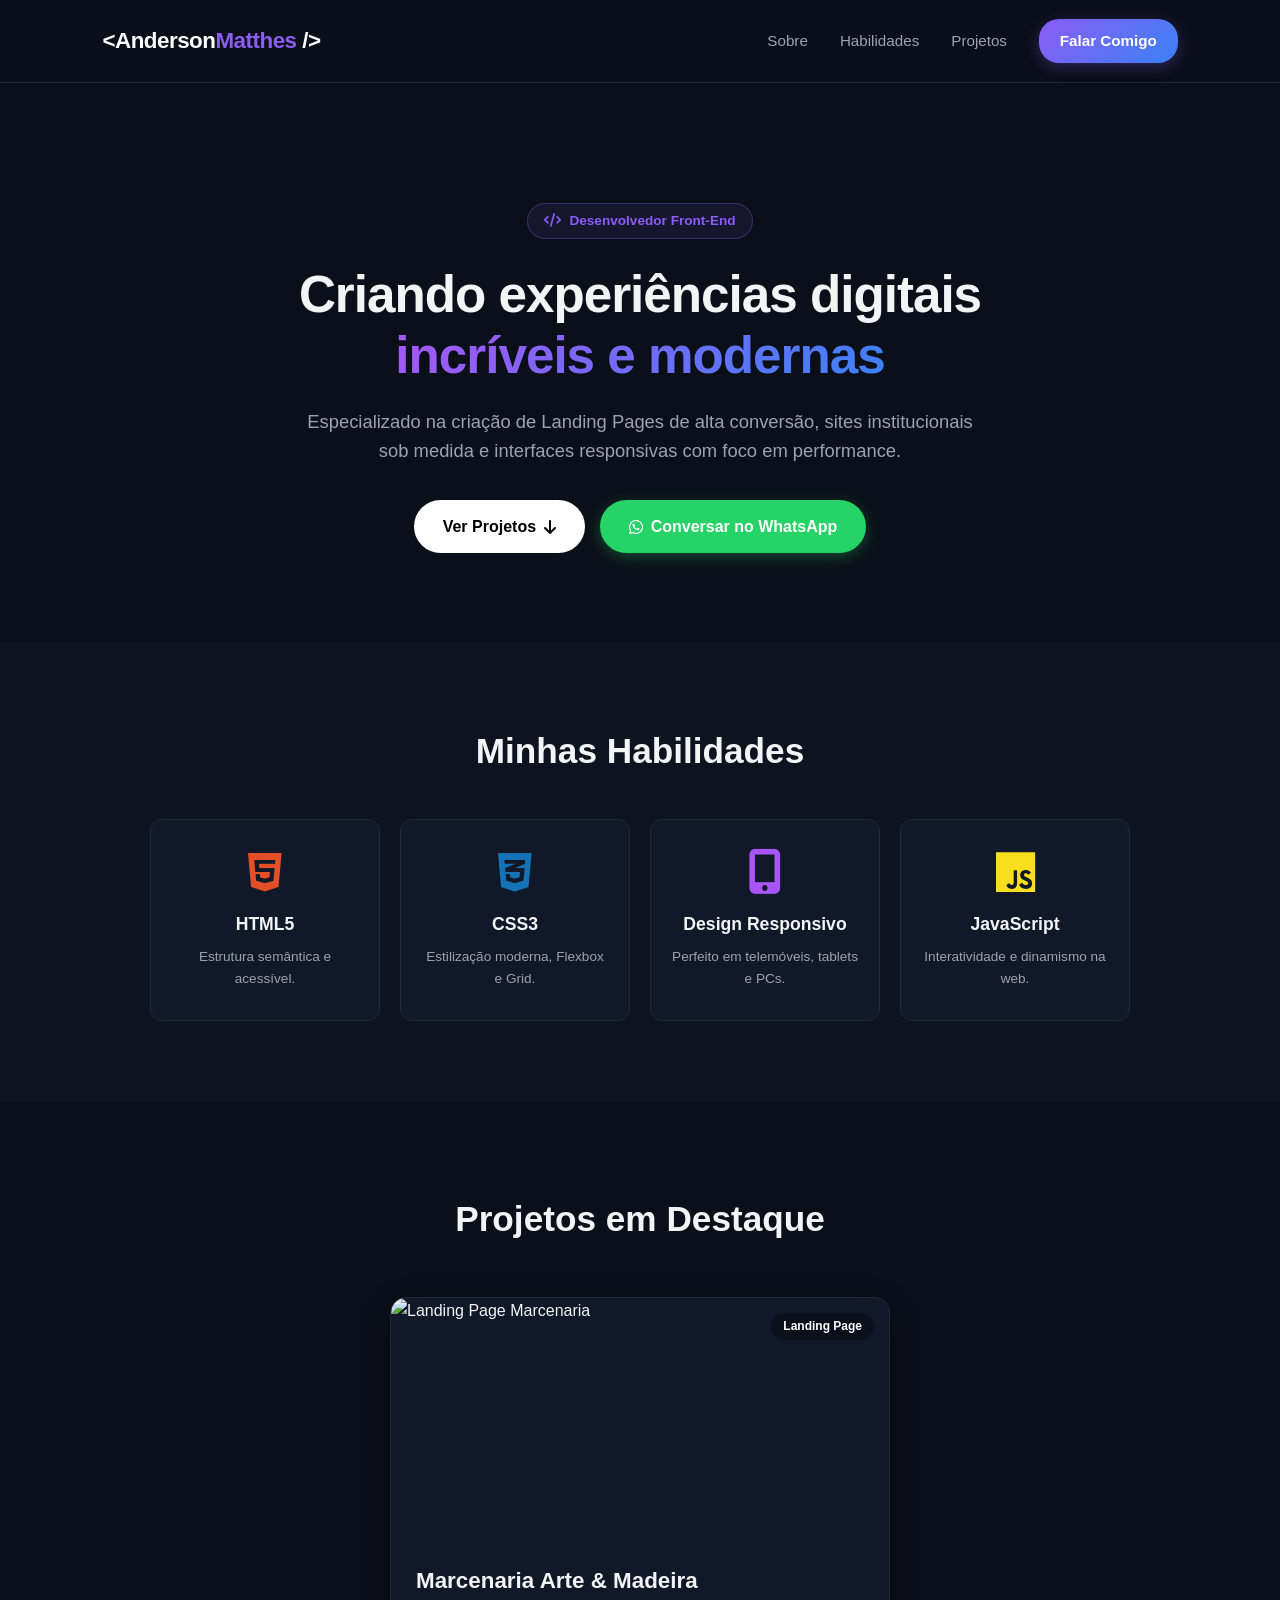
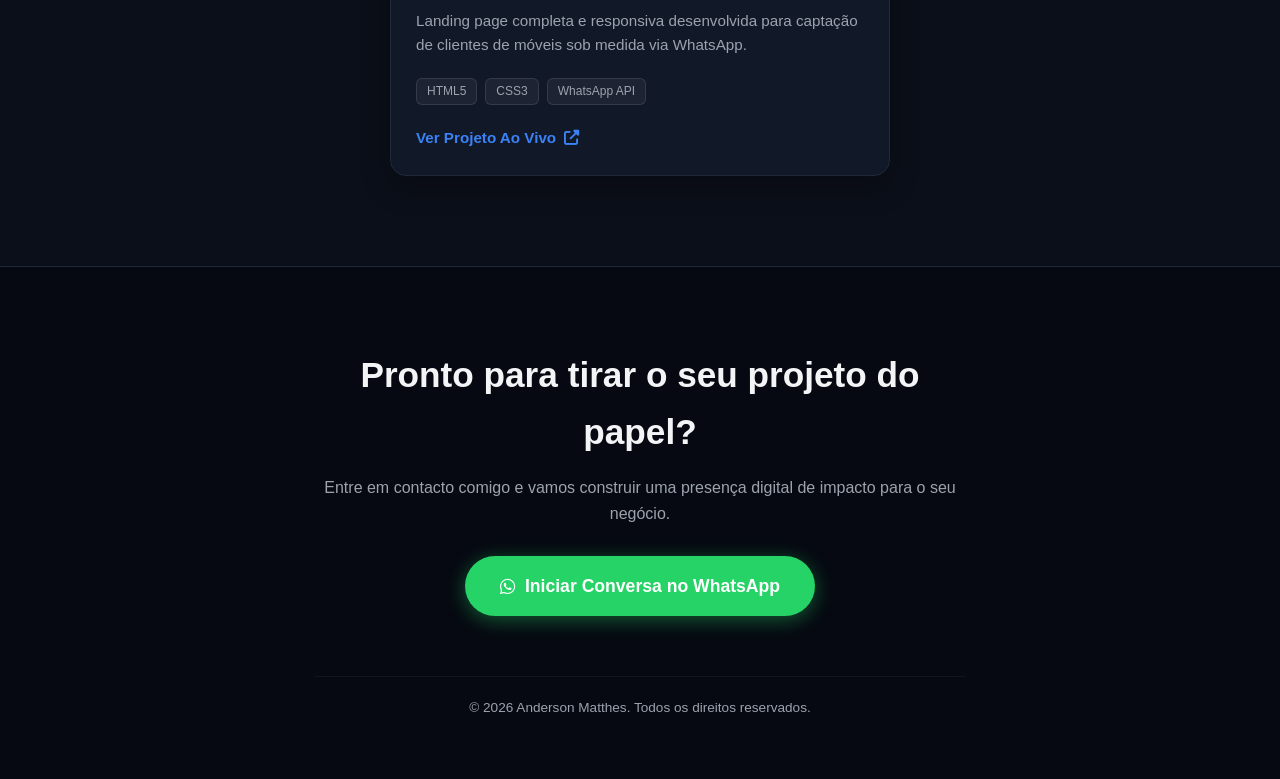
==== index.html @ 6e554a79 "Rename INDEX.HTML to index.html" ====
<!DOCTYPE html>
<html lang="pt-BR">
<head>
    <meta charset="UTF-8">
    <meta name="viewport" content="width=device-width, initial-scale=1.0">
    <title>Anderson Matthes | Desenvolvedor Front-End</title>
    <link rel="stylesheet" href="style.css">
    <!-- FontAwesome para Ícones -->
    <link rel="stylesheet" href="https://cdnjs.cloudflare.com/ajax/libs/font-awesome/6.4.0/css/all.min.css">
</head>
<body>

    <!-- Cabeçalho -->
    <header>
        <div class="logo">&lt;Anderson<span>Matthes</span> /&gt;</div>
        <nav>
            <a href="#about">Sobre</a>
            <a href="#skills">Habilidades</a>
            <a href="#projects">Projetos</a>
            <a href="#contact" class="btn-contact">Falar Comigo</a>
        </nav>
    </header>

    <!-- Seção Principal (Hero) -->
    <section id="about" class="hero">
        <div class="hero-badge"><i class="fa-solid fa-code"></i> Desenvolvedor Front-End</div>
        <h1>Criando experiências digitais <span class="gradient-text">incríveis e modernas</span></h1>
        <p>Especializado na criação de Landing Pages de alta conversão, sites institucionais sob medida e interfaces responsivas com foco em performance.</p>
        <div class="hero-btns">
            <a href="#projects" class="btn-primary">Ver Projetos <i class="fa-solid fa-arrow-down"></i></a>
            <a href="https://wa.me/5551999999999?text=Olá%20Anderson!%20Vi%20o%20teu%20portfólio%20e%20gostaria%20de%20orçar%20um%20site." target="_blank" class="btn-whatsapp">
                <i class="fa-brands fa-whatsapp"></i> Conversar no WhatsApp
            </a>
        </div>
    </section>

    <!-- Seção Habilidades / Tecnologias -->
    <section id="skills" class="skills">
        <h2>Minhas Habilidades</h2>
        <div class="skills-grid">
            <div class="skill-card">
                <i class="fa-brands fa-html5" style="color: #e34f26;"></i>
                <h3>HTML5</h3>
                <p>Estrutura semântica e acessível.</p>
            </div>
            <div class="skill-card">
                <i class="fa-brands fa-css3-alt" style="color: #1572b6;"></i>
                <h3>CSS3</h3>
                <p>Estilização moderna, Flexbox e Grid.</p>
            </div>
            <div class="skill-card">
                <i class="fa-solid fa-mobile-screen-button" style="color: #a855f7;"></i>
                <h3>Design Responsivo</h3>
                <p>Perfeito em telemóveis, tablets e PCs.</p>
            </div>
            <div class="skill-card">
                <i class="fa-brands fa-js" style="color: #f7df1e;"></i>
                <h3>JavaScript</h3>
                <p>Interatividade e dinamismo na web.</p>
            </div>
        </div>
    </section>

    <!-- Seção de Projetos -->
    <section id="projects" class="projects">
        <h2>Projetos em Destaque</h2>
        <div class="projects-grid">
            <div class="project-card">
                <div class="project-img">
                    <img src="https://images.unsplash.com/photo-1538688525198-9b88f6f53126?q=80&w=800" alt="Landing Page Marcenaria">
                    <span class="tag">Landing Page</span>
                </div>
                <div class="project-info">
                    <h3>Marcenaria Arte & Madeira</h3>
                    <p>Landing page completa e responsiva desenvolvida para captação de clientes de móveis sob medida via WhatsApp.</p>
                    <div class="tech-tags">
                        <span>HTML5</span>
                        <span>CSS3</span>
                        <span>WhatsApp API</span>
                    </div>
                    <a href="../SITE-MARCENARIA/index.html" target="_blank" class="btn-project">Ver Projeto Ao Vivo <i class="fa-solid fa-up-right-from-square"></i></a>
                </div>
            </div>
        </div>
    </section>

    <!-- Rodapé / Contato -->
    <footer id="contact">
        <div class="footer-container">
            <h2>Pronto para tirar o seu projeto do papel?</h2>
            <p>Entre em contacto comigo e vamos construir uma presença digital de impacto para o seu negócio.</p>
            <a href="https://wa.me/5551999999999?text=Olá%20Anderson!%20Gostaria%20de%20fazer%20um%20projeto%20contigo." target="_blank" class="btn-whatsapp-large">
                <i class="fa-brands fa-whatsapp"></i> Iniciar Conversa no WhatsApp
            </a>
            <div class="copyright">
                <p>&copy; 2026 Anderson Matthes. Todos os direitos reservados.</p>
            </div>
        </div>
    </footer>

</body>
</html>
---- style.css ----
/* Reset & Variáveis de Cor */
* {
    margin: 0;
    padding: 0;
    box-sizing: border-box;
    font-family: 'Inter', 'Segoe UI', Tahoma, Geneva, Verdana, sans-serif;
    scroll-behavior: smooth;
}

:root {
    --bg-main: #0b0f19;
    --bg-card: #111827;
    --bg-card-hover: #1f2937;
    --accent-purple: #8b5cf6;
    --accent-blue: #3b82f6;
    --text-light: #f3f4f6;
    --text-muted: #9ca3af;
    --border-color: #1f2937;
}

body {
    background-color: var(--bg-main);
    color: var(--text-light);
    line-height: 1.6;
}

/* Cabeçalho */
header {
    background-color: rgba(11, 15, 25, 0.85);
    backdrop-filter: blur(12px);
    display: flex;
    justify-content: space-between;
    align-items: center;
    padding: 1.2rem 8%;
    position: sticky;
    top: 0;
    z-index: 100;
    border-bottom: 1px solid var(--border-color);
}

.logo {
    font-size: 1.4rem;
    font-weight: 800;
    color: #fff;
    letter-spacing: -0.5px;
}

.logo span {
    color: var(--accent-purple);
}

nav {
    display: flex;
    align-items: center;
    gap: 2rem;
}

nav a {
    color: var(--text-muted);
    text-decoration: none;
    transition: color 0.3s;
    font-weight: 500;
    font-size: 0.95rem;
}

nav a:hover {
    color: #fff;
}

.btn-contact {
    background: linear-gradient(135deg, var(--accent-purple), var(--accent-blue));
    color: #fff !important;
    padding: 0.6rem 1.3rem;
    border-radius: 20px;
    font-weight: 600;
    box-shadow: 0 4px 15px rgba(139, 92, 246, 0.3);
    transition: transform 0.2s, box-shadow 0.2s;
}

.btn-contact:hover {
    transform: translateY(-2px);
    box-shadow: 0 6px 20px rgba(139, 92, 246, 0.5);
}

/* Hero Section */
.hero {
    text-align: center;
    padding: 120px 20px 90px 20px;
    max-width: 900px;
    margin: 0 auto;
}

.hero-badge {
    display: inline-flex;
    align-items: center;
    gap: 8px;
    background-color: rgba(139, 92, 246, 0.1);
    color: var(--accent-purple);
    border: 1px solid rgba(139, 92, 246, 0.3);
    padding: 6px 16px;
    border-radius: 30px;
    font-size: 0.85rem;
    font-weight: 600;
    margin-bottom: 25px;
}

.hero h1 {
    font-size: 3.2rem;
    font-weight: 800;
    line-height: 1.2;
    margin-bottom: 20px;
    letter-spacing: -1px;
}

.gradient-text {
    background: linear-gradient(135deg, #a855f7, #3b82f6);
    -webkit-background-clip: text;
    -webkit-text-fill-color: transparent;
}

.hero p {
    font-size: 1.15rem;
    color: var(--text-muted);
    margin-bottom: 35px;
    max-width: 700px;
    margin-left: auto;
    margin-right: auto;
}

.hero-btns {
    display: flex;
    justify-content: center;
    gap: 15px;
    flex-wrap: wrap;
}

.btn-primary {
    background-color: #fff;
    color: #000;
    padding: 0.85rem 1.8rem;
    border-radius: 30px;
    text-decoration: none;
    font-weight: 700;
    display: inline-flex;
    align-items: center;
    gap: 8px;
    transition: transform 0.2s;
}

.btn-primary:hover {
    transform: translateY(-2px);
}

.btn-whatsapp {
    background-color: #25d366;
    color: #fff;
    padding: 0.85rem 1.8rem;
    border-radius: 30px;
    text-decoration: none;
    font-weight: 700;
    display: inline-flex;
    align-items: center;
    gap: 8px;
    box-shadow: 0 4px 15px rgba(37, 211, 102, 0.3);
    transition: transform 0.2s, background-color 0.2s;
}

.btn-whatsapp:hover {
    background-color: #1eb954;
    transform: translateY(-2px);
}

/* Seção Habilidades */
.skills {
    padding: 80px 8%;
    background-color: #0e1320;
    text-align: center;
}

.skills h2 {
    font-size: 2.2rem;
    margin-bottom: 40px;
}

.skills-grid {
    display: flex;
    justify-content: center;
    gap: 20px;
    flex-wrap: wrap;
    max-width: 1100px;
    margin: 0 auto;
}

.skill-card {
    background: var(--bg-card);
    border: 1px solid var(--border-color);
    padding: 30px 20px;
    border-radius: 12px;
    width: 230px;
    text-align: center;
    transition: transform 0.3s, border-color 0.3s;
}

.skill-card:hover {
    transform: translateY(-5px);
    border-color: var(--accent-purple);
}

.skill-card i {
    font-size: 2.8rem;
    margin-bottom: 15px;
}

.skill-card h3 {
    font-size: 1.1rem;
    margin-bottom: 8px;
}

.skill-card p {
    font-size: 0.85rem;
    color: var(--text-muted);
}

/* Seção Projetos */
.projects {
    padding: 90px 8%;
    text-align: center;
}

.projects h2 {
    font-size: 2.2rem;
    margin-bottom: 50px;
}

.projects-grid {
    display: flex;
    justify-content: center;
    max-width: 900px;
    margin: 0 auto;
}

.project-card {
    background: var(--bg-card);
    border: 1px solid var(--border-color);
    border-radius: 16px;
    overflow: hidden;
    display: flex;
    flex-direction: column;
    max-width: 500px;
    text-align: left;
    box-shadow: 0 10px 30px rgba(0,0,0,0.3);
    transition: transform 0.3s, border-color 0.3s;
}

.project-card:hover {
    transform: translateY(-8px);
    border-color: var(--accent-purple);
}

.project-img {
    position: relative;
    height: 240px;
    overflow: hidden;
}

.project-img img {
    width: 100%;
    height: 100%;
    object-fit: cover;
    transition: transform 0.4s;
}

.project-card:hover .project-img img {
    transform: scale(1.05);
}

.project-img .tag {
    position: absolute;
    top: 15px;
    right: 15px;
    background-color: rgba(11, 15, 25, 0.8);
    backdrop-filter: blur(8px);
    color: #fff;
    padding: 4px 12px;
    border-radius: 20px;
    font-size: 0.75rem;
    font-weight: 600;
}

.project-info {
    padding: 25px;
}

.project-info h3 {
    font-size: 1.4rem;
    margin-bottom: 10px;
}

.project-info p {
    color: var(--text-muted);
    font-size: 0.95rem;
    margin-bottom: 20px;
}

.tech-tags {
    display: flex;
    gap: 8px;
    margin-bottom: 20px;
}

.tech-tags span {
    background-color: rgba(255, 255, 255, 0.05);
    border: 1px solid rgba(255, 255, 255, 0.1);
    color: var(--text-muted);
    padding: 3px 10px;
    border-radius: 6px;
    font-size: 0.75rem;
}

.btn-project {
    display: inline-flex;
    align-items: center;
    gap: 8px;
    color: var(--accent-blue);
    text-decoration: none;
    font-weight: 700;
    font-size: 0.95rem;
    transition: gap 0.2s;
}

.btn-project:hover {
    gap: 12px;
    color: var(--accent-purple);
}

/* Rodapé */
footer {
    background-color: #060911;
    border-top: 1px solid var(--border-color);
    padding: 80px 20px 30px 20px;
    text-align: center;
}

.footer-container {
    max-width: 650px;
    margin: 0 auto;
}

.footer-container h2 {
    font-size: 2.2rem;
    margin-bottom: 15px;
}

.footer-container p {
    color: var(--text-muted);
    margin-bottom: 30px;
}

.btn-whatsapp-large {
    background-color: #25d366;
    color: #fff;
    padding: 1rem 2.2rem;
    border-radius: 35px;
    text-decoration: none;
    font-weight: 700;
    font-size: 1.1rem;
    display: inline-flex;
    align-items: center;
    gap: 10px;
    box-shadow: 0 4px 20px rgba(37, 211, 102, 0.4);
    transition: transform 0.2s, background-color 0.2s;
}

.btn-whatsapp-large:hover {
    background-color: #1eb954;
    transform: scale(1.05);
}

.copyright {
    margin-top: 60px;
    padding-top: 20px;
    border-top: 1px solid rgba(255, 255, 255, 0.05);
    font-size: 0.85rem;
    color: #6b7280;
}

/* Responsividade */
@media (max-width: 768px) {
    .hero h1 {
        font-size: 2.2rem;
    }
    
    header {
        flex-direction: column;
        gap: 15px;
    }
}
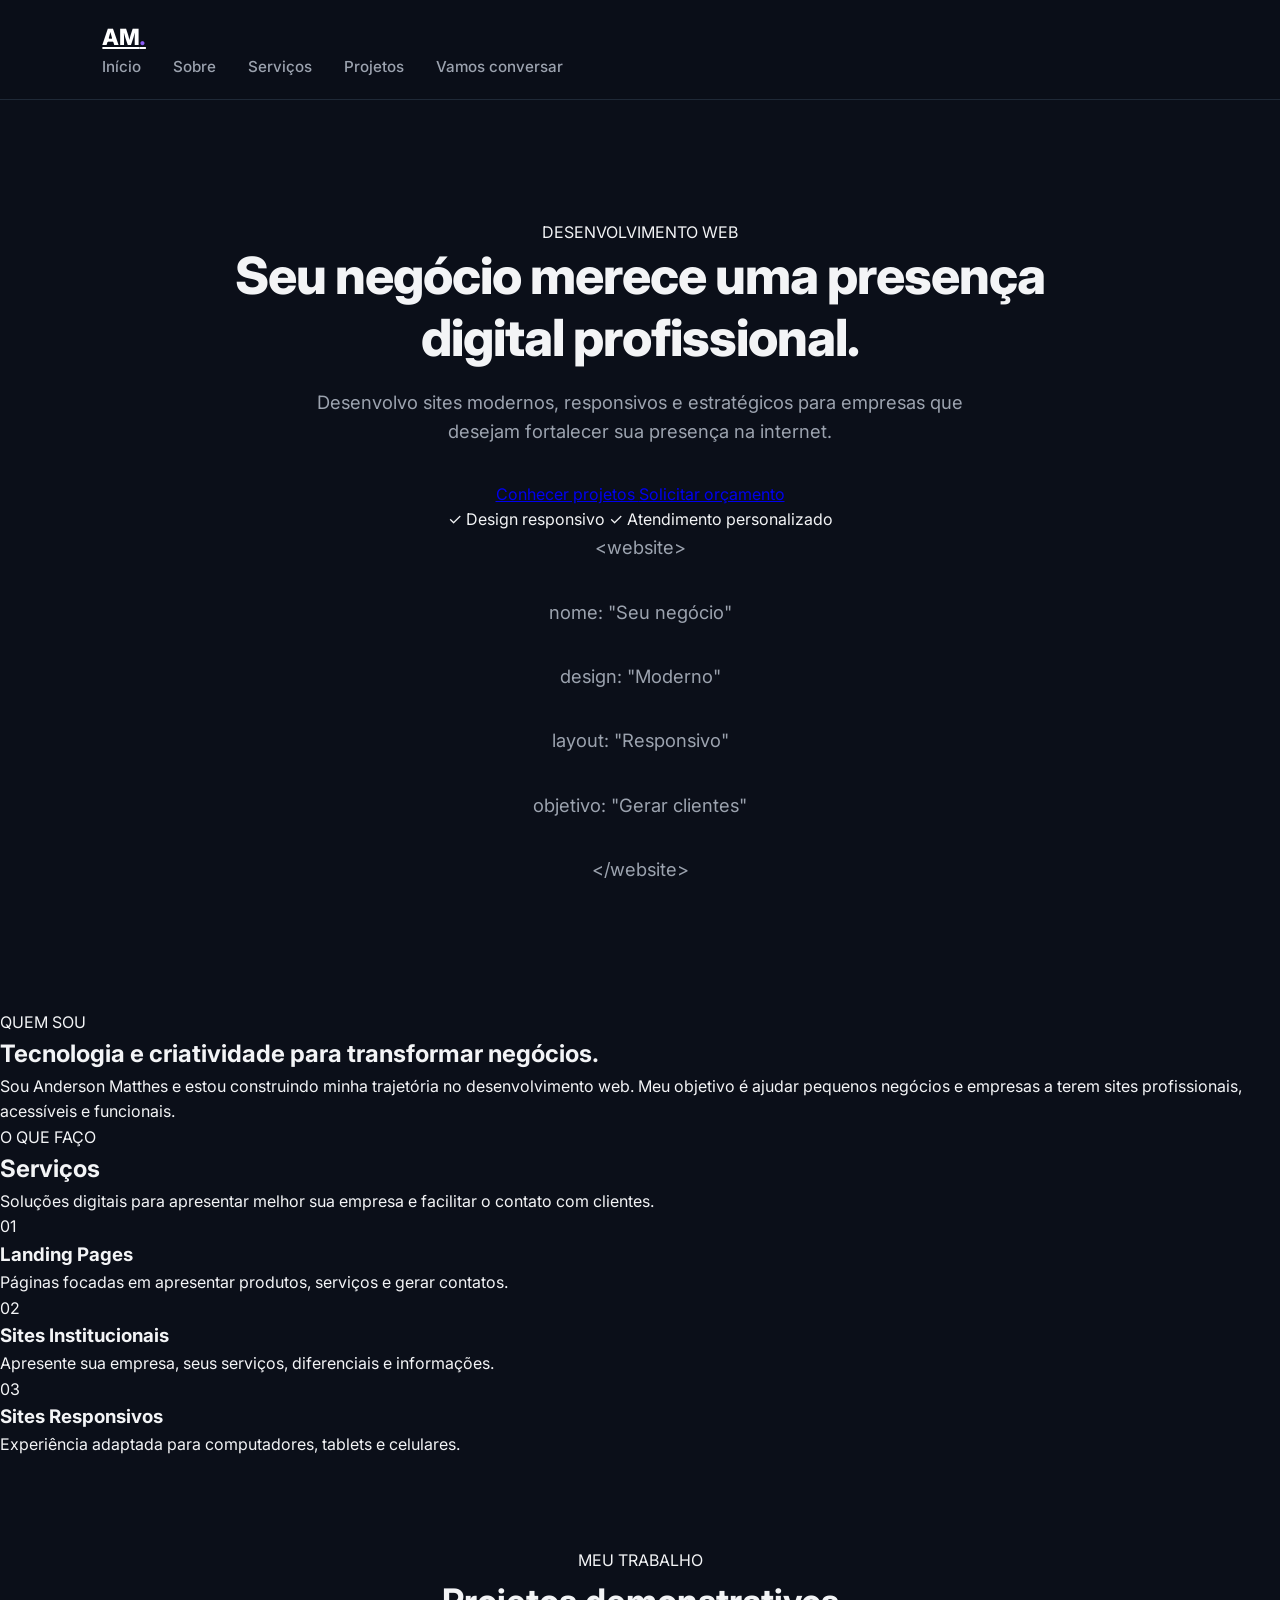
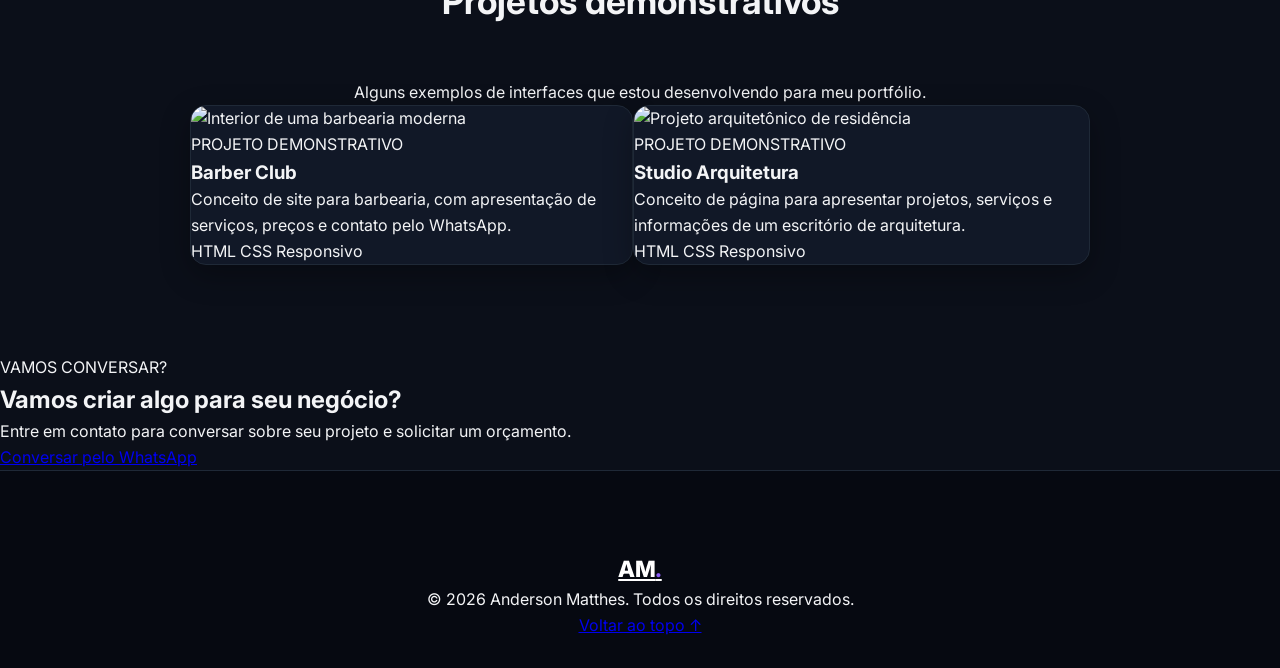
==== commit fe042553: "Update index.html" ====
--- a/index.html
+++ b/index.html
@@ -1,100 +1,316 @@
+
 <!DOCTYPE html>
 <html lang="pt-BR">
 <head>
     <meta charset="UTF-8">
     <meta name="viewport" content="width=device-width, initial-scale=1.0">
-    <title>Anderson Matthes | Desenvolvedor Front-End</title>
+
+    <meta name="description" content="Anderson Matthes - Desenvolvimento de sites modernos, responsivos e profissionais para empresas e pequenos negócios.">
+
+    <meta name="theme-color" content="#0b0d12">
+
+    <title>Anderson Matthes | Criação de Sites</title>
+
+    <link rel="preconnect" href="https://fonts.googleapis.com">
+    <link rel="preconnect" href="https://fonts.gstatic.com" crossorigin>
+
+    <link href="https://fonts.googleapis.com/css2?family=Inter:wght@400;500;600;700;800&display=swap" rel="stylesheet">
+
     <link rel="stylesheet" href="style.css">
-    <!-- FontAwesome para Ícones -->
-    <link rel="stylesheet" href="https://cdnjs.cloudflare.com/ajax/libs/font-awesome/6.4.0/css/all.min.css">
 </head>
+
 <body>
 
-    <!-- Cabeçalho -->
-    <header>
-        <div class="logo">&lt;Anderson<span>Matthes</span> /&gt;</div>
-        <nav>
-            <a href="#about">Sobre</a>
-            <a href="#skills">Habilidades</a>
-            <a href="#projects">Projetos</a>
-            <a href="#contact" class="btn-contact">Falar Comigo</a>
-        </nav>
+    <header class="header">
+        <div class="container header-content">
+
+            <a href="#inicio" class="logo">
+                AM<span>.</span>
+            </a>
+
+            <nav class="navigation" aria-label="Navegação principal">
+                <a href="#inicio">Início</a>
+                <a href="#sobre">Sobre</a>
+                <a href="#servicos">Serviços</a>
+                <a href="#projetos">Projetos</a>
+                <a href="#contato" class="nav-button">Vamos conversar</a>
+            </nav>
+
+        </div>
     </header>
 
-    <!-- Seção Principal (Hero) -->
-    <section id="about" class="hero">
-        <div class="hero-badge"><i class="fa-solid fa-code"></i> Desenvolvedor Front-End</div>
-        <h1>Criando experiências digitais <span class="gradient-text">incríveis e modernas</span></h1>
-        <p>Especializado na criação de Landing Pages de alta conversão, sites institucionais sob medida e interfaces responsivas com foco em performance.</p>
-        <div class="hero-btns">
-            <a href="#projects" class="btn-primary">Ver Projetos <i class="fa-solid fa-arrow-down"></i></a>
-            <a href="https://wa.me/5551999999999?text=Olá%20Anderson!%20Vi%20o%20teu%20portfólio%20e%20gostaria%20de%20orçar%20um%20site." target="_blank" class="btn-whatsapp">
-                <i class="fa-brands fa-whatsapp"></i> Conversar no WhatsApp
-            </a>
-        </div>
-    </section>
-
-    <!-- Seção Habilidades / Tecnologias -->
-    <section id="skills" class="skills">
-        <h2>Minhas Habilidades</h2>
-        <div class="skills-grid">
-            <div class="skill-card">
-                <i class="fa-brands fa-html5" style="color: #e34f26;"></i>
-                <h3>HTML5</h3>
-                <p>Estrutura semântica e acessível.</p>
-            </div>
-            <div class="skill-card">
-                <i class="fa-brands fa-css3-alt" style="color: #1572b6;"></i>
-                <h3>CSS3</h3>
-                <p>Estilização moderna, Flexbox e Grid.</p>
-            </div>
-            <div class="skill-card">
-                <i class="fa-solid fa-mobile-screen-button" style="color: #a855f7;"></i>
-                <h3>Design Responsivo</h3>
-                <p>Perfeito em telemóveis, tablets e PCs.</p>
-            </div>
-            <div class="skill-card">
-                <i class="fa-brands fa-js" style="color: #f7df1e;"></i>
-                <h3>JavaScript</h3>
-                <p>Interatividade e dinamismo na web.</p>
-            </div>
-        </div>
-    </section>
-
-    <!-- Seção de Projetos -->
-    <section id="projects" class="projects">
-        <h2>Projetos em Destaque</h2>
-        <div class="projects-grid">
-            <div class="project-card">
-                <div class="project-img">
-                    <img src="https://images.unsplash.com/photo-1538688525198-9b88f6f53126?q=80&w=800" alt="Landing Page Marcenaria">
-                    <span class="tag">Landing Page</span>
+    <main>
+
+        <section class="hero" id="inicio">
+            <div class="container hero-content">
+
+                <div class="hero-text">
+
+                    <span class="tag">
+                        DESENVOLVIMENTO WEB
+                    </span>
+
+                    <h1>
+                        Seu negócio merece uma
+                        <span>presença digital profissional.</span>
+                    </h1>
+
+                    <p>
+                        Desenvolvo sites modernos, responsivos e
+                        estratégicos para empresas que desejam
+                        fortalecer sua presença na internet.
+                    </p>
+
+                    <div class="hero-buttons">
+
+                        <a href="#projetos" class="button button-primary">
+                            Conhecer projetos
+                        </a>
+
+                        <a href="#contato" class="button button-secondary">
+                            Solicitar orçamento
+                        </a>
+
+                    </div>
+
+                    <div class="hero-info">
+                        <span>✓ Design responsivo</span>
+                        <span>✓ Atendimento personalizado</span>
+                    </div>
+
                 </div>
-                <div class="project-info">
-                    <h3>Marcenaria Arte & Madeira</h3>
-                    <p>Landing page completa e responsiva desenvolvida para captação de clientes de móveis sob medida via WhatsApp.</p>
-                    <div class="tech-tags">
-                        <span>HTML5</span>
-                        <span>CSS3</span>
-                        <span>WhatsApp API</span>
+
+                <div class="hero-card">
+                    <div class="code-window">
+
+                        <div class="window-header">
+                            <span></span>
+                            <span></span>
+                            <span></span>
+                        </div>
+
+                        <div class="code-content">
+                            <p class="code-purple">&lt;website&gt;</p>
+
+                            <p>
+                                <span class="code-blue">nome:</span>
+                                "Seu negócio"
+                            </p>
+
+                            <p>
+                                <span class="code-blue">design:</span>
+                                "Moderno"
+                            </p>
+
+                            <p>
+                                <span class="code-blue">layout:</span>
+                                "Responsivo"
+                            </p>
+
+                            <p>
+                                <span class="code-blue">objetivo:</span>
+                                "Gerar clientes"
+                            </p>
+
+                            <p class="code-purple">&lt;/website&gt;</p>
+                        </div>
+
                     </div>
-                    <a href="../SITE-MARCENARIA/index.html" target="_blank" class="btn-project">Ver Projeto Ao Vivo <i class="fa-solid fa-up-right-from-square"></i></a>
                 </div>
-            </div>
-        </div>
-    </section>
-
-    <!-- Rodapé / Contato -->
-    <footer id="contact">
-        <div class="footer-container">
-            <h2>Pronto para tirar o seu projeto do papel?</h2>
-            <p>Entre em contacto comigo e vamos construir uma presença digital de impacto para o seu negócio.</p>
-            <a href="https://wa.me/5551999999999?text=Olá%20Anderson!%20Gostaria%20de%20fazer%20um%20projeto%20contigo." target="_blank" class="btn-whatsapp-large">
-                <i class="fa-brands fa-whatsapp"></i> Iniciar Conversa no WhatsApp
-            </a>
-            <div class="copyright">
-                <p>&copy; 2026 Anderson Matthes. Todos os direitos reservados.</p>
-            </div>
+
+            </div>
+        </section>
+
+        <section class="about section" id="sobre">
+            <div class="container">
+
+                <span class="section-label">QUEM SOU</span>
+
+                <h2>
+                    Tecnologia e criatividade
+                    para transformar negócios.
+                </h2>
+
+                <p class="section-description">
+                    Sou Anderson Matthes e estou construindo minha
+                    trajetória no desenvolvimento web. Meu objetivo
+                    é ajudar pequenos negócios e empresas a terem
+                    sites profissionais, acessíveis e funcionais.
+                </p>
+
+            </div>
+        </section>
+
+        <section class="services section" id="servicos">
+            <div class="container">
+
+                <span class="section-label">O QUE FAÇO</span>
+
+                <h2>Serviços</h2>
+
+                <p class="section-description">
+                    Soluções digitais para apresentar melhor
+                    sua empresa e facilitar o contato com clientes.
+                </p>
+
+                <div class="services-grid">
+
+                    <article class="service-card">
+                        <div class="service-icon">01</div>
+                        <h3>Landing Pages</h3>
+                        <p>
+                            Páginas focadas em apresentar produtos,
+                            serviços e gerar contatos.
+                        </p>
+                    </article>
+
+                    <article class="service-card">
+                        <div class="service-icon">02</div>
+                        <h3>Sites Institucionais</h3>
+                        <p>
+                            Apresente sua empresa, seus serviços,
+                            diferenciais e informações.
+                        </p>
+                    </article>
+
+                    <article class="service-card">
+                        <div class="service-icon">03</div>
+                        <h3>Sites Responsivos</h3>
+                        <p>
+                            Experiência adaptada para computadores,
+                            tablets e celulares.
+                        </p>
+                    </article>
+
+                </div>
+
+            </div>
+        </section>
+
+        <section class="projects section" id="projetos">
+            <div class="container">
+
+                <span class="section-label">MEU TRABALHO</span>
+
+                <h2>Projetos demonstrativos</h2>
+
+                <p class="section-description">
+                    Alguns exemplos de interfaces que estou
+                    desenvolvendo para meu portfólio.
+                </p>
+
+                <div class="projects-grid">
+
+                    <article class="project-card">
+
+                        <img
+                            src="https://images.unsplash.com/photo-1503951914875-452162b0f3f1?auto=format&fit=crop&w=1000&q=85"
+                            alt="Interior de uma barbearia moderna"
+                            loading="lazy"
+                        >
+
+                        <div class="project-content">
+
+                            <span class="project-type">
+                                PROJETO DEMONSTRATIVO
+                            </span>
+
+                            <h3>Barber Club</h3>
+
+                            <p>
+                                Conceito de site para barbearia,
+                                com apresentação de serviços,
+                                preços e contato pelo WhatsApp.
+                            </p>
+
+                            <div class="project-tags">
+                                <span>HTML</span>
+                                <span>CSS</span>
+                                <span>Responsivo</span>
+                            </div>
+
+                        </div>
+
+                    </article>
+
+                    <article class="project-card">
+
+                        <img
+                            src="https://images.unsplash.com/photo-1600585154340-be6161a56a0c?auto=format&fit=crop&w=1000&q=85"
+                            alt="Projeto arquitetônico de residência"
+                            loading="lazy"
+                        >
+
+                        <div class="project-content">
+
+                            <span class="project-type">
+                                PROJETO DEMONSTRATIVO
+                            </span>
+
+                            <h3>Studio Arquitetura</h3>
+
+                            <p>
+                                Conceito de página para apresentar
+                                projetos, serviços e informações
+                                de um escritório de arquitetura.
+                            </p>
+
+                            <div class="project-tags">
+                                <span>HTML</span>
+                                <span>CSS</span>
+                                <span>Responsivo</span>
+                            </div>
+
+                        </div>
+
+                    </article>
+
+                </div>
+
+            </div>
+        </section>
+
+        <section class="contact section" id="contato">
+            <div class="container contact-content">
+
+                <span class="section-label">VAMOS CONVERSAR?</span>
+
+                <h2>
+                    Vamos criar algo
+                    <span>para seu negócio?</span>
+                </h2>
+
+                <p>
+                    Entre em contato para conversar sobre
+                    seu projeto e solicitar um orçamento.
+                </p>
+
+                <a
+                    href="https://wa.me/5551999999999?text=Olá!%20Gostaria%20de%20solicitar%20um%20orçamento%20para%20um%20site."
+                    class="button button-primary"
+                    target="_blank"
+                    rel="noopener noreferrer"
+                >
+                    Conversar pelo WhatsApp
+                </a>
+
+            </div>
+        </section>
+
+    </main>
+
+    <footer class="footer">
+        <div class="container footer-content">
+
+            <a href="#inicio" class="logo">AM<span>.</span></a>
+
+            <p>
+                © 2026 Anderson Matthes.
+                Todos os direitos reservados.
+            </p>
+
+            <a href="#inicio">Voltar ao topo ↑</a>
+
         </div>
     </footer>
 
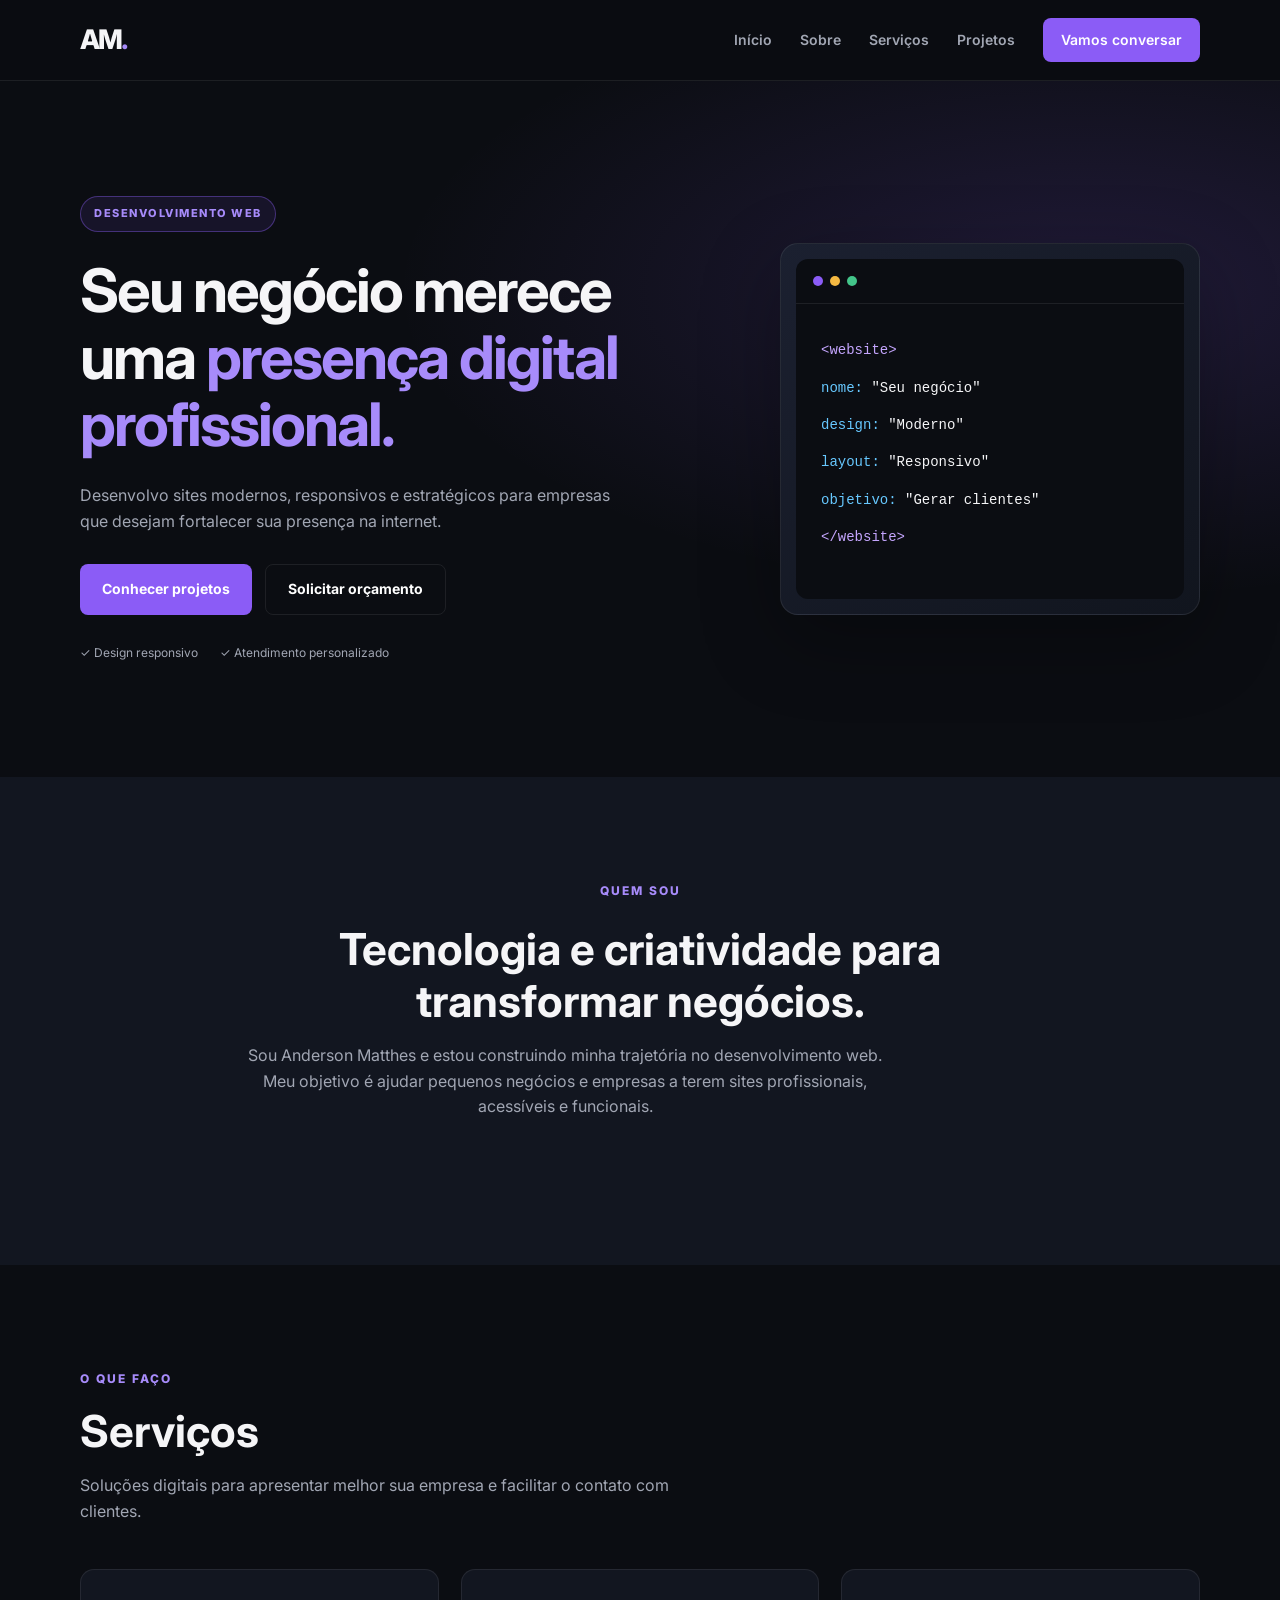
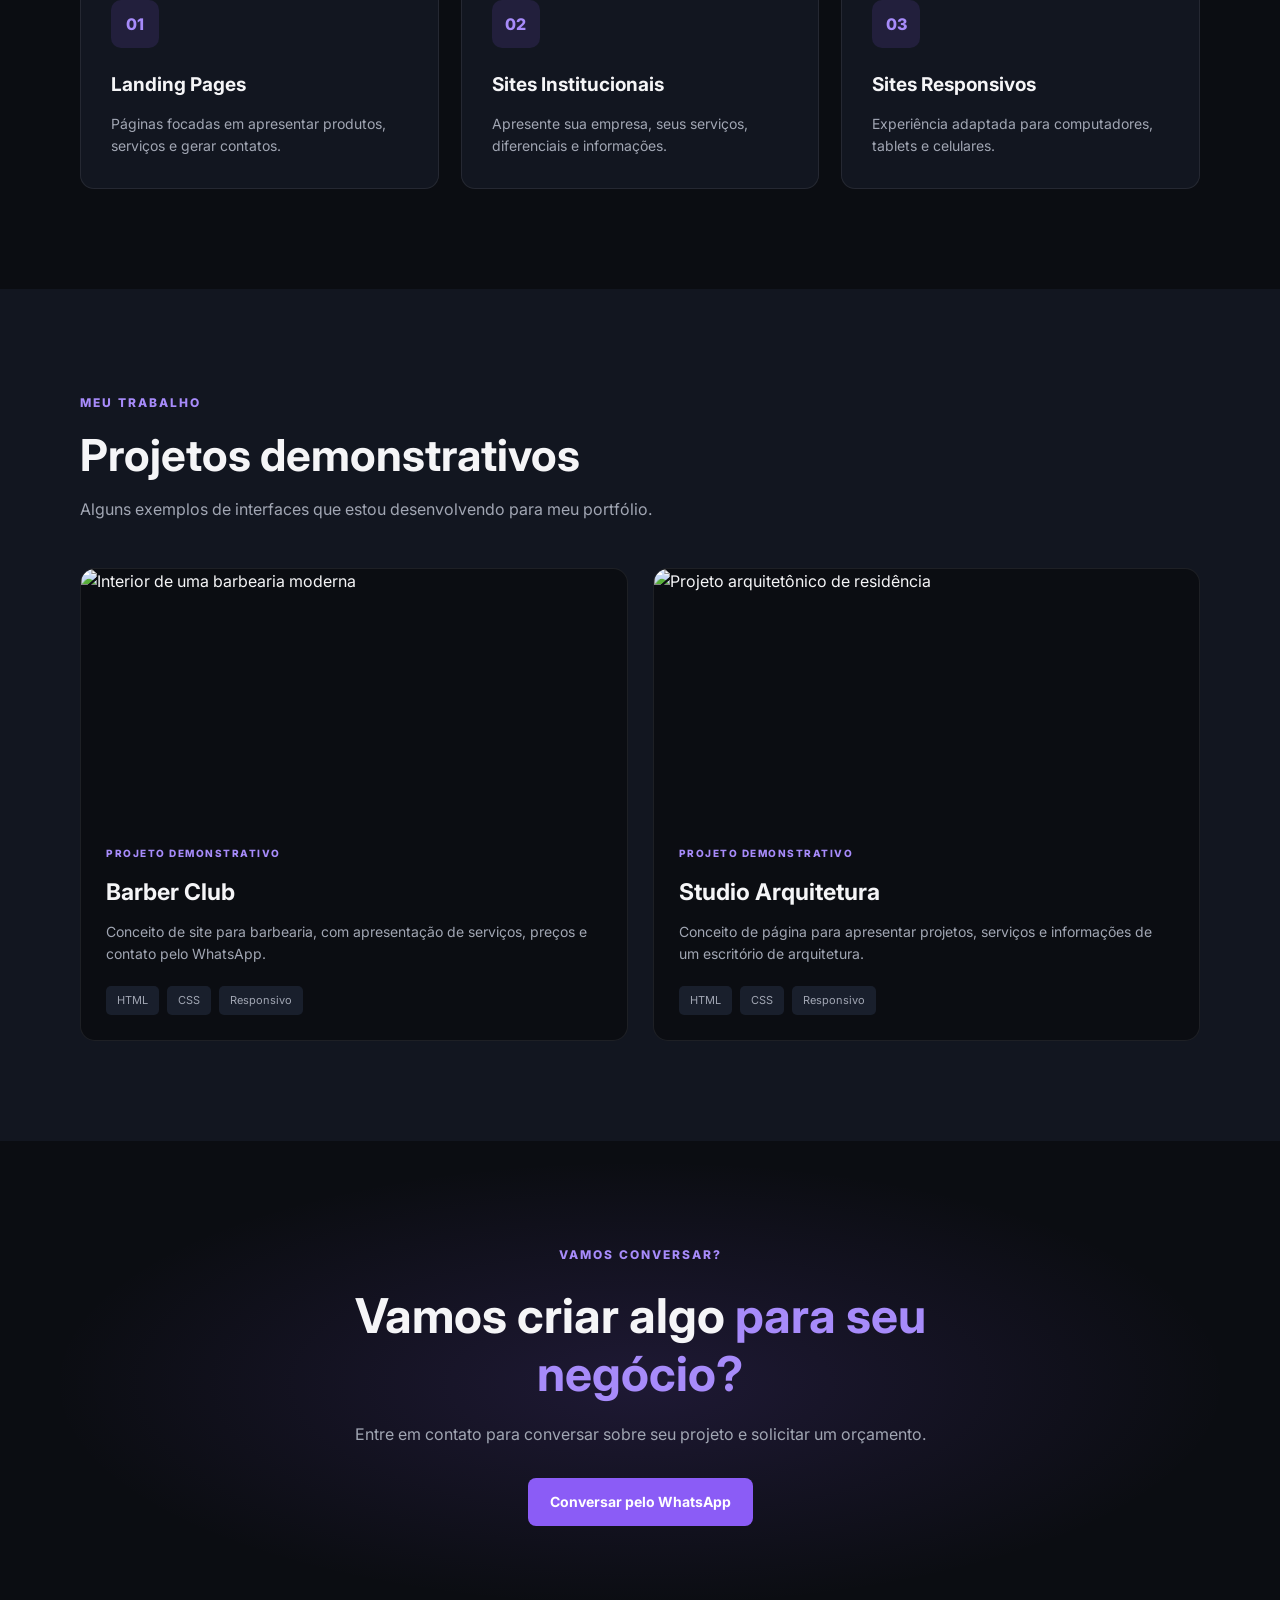
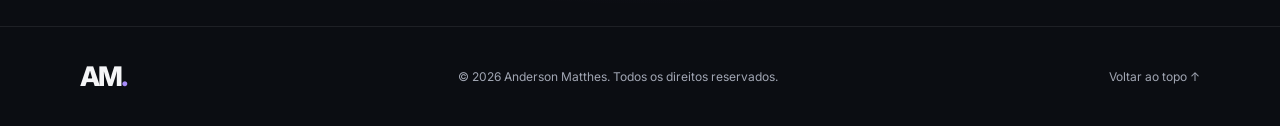
==== commit 0e4ccd0b: "Update index.html" ====
--- a/index.html
+++ b/index.html
@@ -286,7 +286,7 @@
                 </p>
 
                 <a
-                    href="https://wa.me/5551999999999?text=Olá!%20Gostaria%20de%20solicitar%20um%20orçamento%20para%20um%20site."
+                    href="https://wa.me/5551981383573?text=Olá!%20Gostaria%20de%20solicitar%20um%20orçamento%20para%20um%20site."
                     class="button button-primary"
                     target="_blank"
                     rel="noopener noreferrer"
--- a/style.css
+++ b/style.css
@@ -1,397 +1,560 @@
-/* Reset & Variáveis de Cor */
+
+/* =========================
+   CONFIGURAÇÕES GERAIS
+========================= */
+
+:root {
+    --background: #0b0d12;
+    --surface: #121620;
+    --surface-light: #191f2c;
+    --primary: #8b5cf6;
+    --primary-light: #a78bfa;
+    --text: #f5f5f7;
+    --text-muted: #a1a6b3;
+    --border: rgba(255, 255, 255, 0.08);
+}
+
 * {
     margin: 0;
     padding: 0;
     box-sizing: border-box;
-    font-family: 'Inter', 'Segoe UI', Tahoma, Geneva, Verdana, sans-serif;
+}
+
+html {
     scroll-behavior: smooth;
-}
-
-:root {
-    --bg-main: #0b0f19;
-    --bg-card: #111827;
-    --bg-card-hover: #1f2937;
-    --accent-purple: #8b5cf6;
-    --accent-blue: #3b82f6;
-    --text-light: #f3f4f6;
-    --text-muted: #9ca3af;
-    --border-color: #1f2937;
+    scroll-padding-top: 90px;
 }
 
 body {
-    background-color: var(--bg-main);
-    color: var(--text-light);
+    background: var(--background);
+    color: var(--text);
+    font-family: 'Inter', sans-serif;
     line-height: 1.6;
 }
 
-/* Cabeçalho */
-header {
-    background-color: rgba(11, 15, 25, 0.85);
-    backdrop-filter: blur(12px);
-    display: flex;
-    justify-content: space-between;
-    align-items: center;
-    padding: 1.2rem 8%;
+a {
+    color: inherit;
+    text-decoration: none;
+}
+
+img {
+    display: block;
+    max-width: 100%;
+}
+
+.container {
+    width: min(1120px, 90%);
+    margin: 0 auto;
+}
+
+.section {
+    padding: 100px 0;
+}
+
+.section-label {
+    color: var(--primary-light);
+    font-size: 12px;
+    font-weight: 800;
+    letter-spacing: 2px;
+}
+
+.section h2 {
+    font-size: clamp(30px, 4vw, 44px);
+    line-height: 1.2;
+    margin: 15px 0;
+}
+
+.section-description {
+    max-width: 650px;
+    color: var(--text-muted);
+    margin-bottom: 45px;
+}
+
+/* =========================
+   CABEÇALHO
+========================= */
+
+.header {
     position: sticky;
     top: 0;
     z-index: 100;
-    border-bottom: 1px solid var(--border-color);
+    background: rgba(11, 13, 18, 0.94);
+    backdrop-filter: blur(15px);
+    border-bottom: 1px solid var(--border);
+}
+
+.header-content {
+    min-height: 80px;
+    display: flex;
+    align-items: center;
+    justify-content: space-between;
+    gap: 25px;
 }
 
 .logo {
-    font-size: 1.4rem;
+    font-size: 27px;
     font-weight: 800;
-    color: #fff;
-    letter-spacing: -0.5px;
+    letter-spacing: -2px;
 }
 
 .logo span {
-    color: var(--accent-purple);
-}
-
-nav {
+    color: var(--primary-light);
+}
+
+.navigation {
     display: flex;
     align-items: center;
-    gap: 2rem;
-}
-
-nav a {
-    color: var(--text-muted);
-    text-decoration: none;
-    transition: color 0.3s;
-    font-weight: 500;
-    font-size: 0.95rem;
-}
-
-nav a:hover {
-    color: #fff;
-}
-
-.btn-contact {
-    background: linear-gradient(135deg, var(--accent-purple), var(--accent-blue));
-    color: #fff !important;
-    padding: 0.6rem 1.3rem;
-    border-radius: 20px;
+    gap: 28px;
+}
+
+.navigation a {
+    color: var(--text-muted);
+    font-size: 14px;
     font-weight: 600;
-    box-shadow: 0 4px 15px rgba(139, 92, 246, 0.3);
-    transition: transform 0.2s, box-shadow 0.2s;
-}
-
-.btn-contact:hover {
-    transform: translateY(-2px);
-    box-shadow: 0 6px 20px rgba(139, 92, 246, 0.5);
-}
-
-/* Hero Section */
+    transition: color 0.2s;
+}
+
+.navigation a:hover {
+    color: var(--primary-light);
+}
+
+.navigation .nav-button {
+    color: white;
+    background: var(--primary);
+    padding: 11px 18px;
+    border-radius: 8px;
+}
+
+/* =========================
+   BOTÕES
+========================= */
+
+.button {
+    display: inline-flex;
+    justify-content: center;
+    align-items: center;
+    min-height: 48px;
+    padding: 13px 22px;
+    border-radius: 8px;
+    font-size: 14px;
+    font-weight: 700;
+    transition: transform 0.2s, background 0.2s;
+}
+
+.button:hover {
+    transform: translateY(-3px);
+}
+
+.button-primary {
+    background: var(--primary);
+    color: white;
+}
+
+.button-primary:hover {
+    background: #7543e8;
+}
+
+.button-secondary {
+    border: 1px solid var(--border);
+    color: white;
+}
+
+/* =========================
+   INÍCIO
+========================= */
+
 .hero {
+    padding: 115px 0;
+    background:
+        radial-gradient(
+            ellipse at 85% 30%,
+            rgba(139, 92, 246, 0.17),
+            transparent 45%
+        );
+}
+
+.hero-content {
+    display: grid;
+    grid-template-columns: 1.2fr 0.8fr;
+    align-items: center;
+    gap: 70px;
+}
+
+.tag {
+    display: inline-block;
+    color: var(--primary-light);
+    border: 1px solid rgba(139, 92, 246, 0.4);
+    background: rgba(139, 92, 246, 0.1);
+    padding: 8px 13px;
+    border-radius: 30px;
+    font-size: 11px;
+    font-weight: 800;
+    letter-spacing: 1.5px;
+}
+
+.hero h1 {
+    font-size: clamp(38px, 5vw, 60px);
+    line-height: 1.12;
+    letter-spacing: -2px;
+    margin: 25px 0;
+}
+
+.hero h1 span,
+.contact h2 span {
+    color: var(--primary-light);
+}
+
+.hero-text > p {
+    color: var(--text-muted);
+    max-width: 560px;
+    margin-bottom: 30px;
+}
+
+.hero-buttons {
+    display: flex;
+    flex-wrap: wrap;
+    gap: 13px;
+}
+
+.hero-info {
+    display: flex;
+    flex-wrap: wrap;
+    gap: 22px;
+    margin-top: 28px;
+    color: var(--text-muted);
+    font-size: 12px;
+}
+
+/* =========================
+   JANELA DE CÓDIGO
+========================= */
+
+.hero-card {
+    background: linear-gradient(
+        145deg,
+        #1b2030,
+        #11151e
+    );
+    border: 1px solid var(--border);
+    border-radius: 18px;
+    padding: 15px;
+    box-shadow: 0 25px 80px rgba(0, 0, 0, 0.3);
+}
+
+.code-window {
+    background: #0b0d12;
+    border-radius: 12px;
+    overflow: hidden;
+}
+
+.window-header {
+    display: flex;
+    gap: 7px;
+    padding: 17px;
+    border-bottom: 1px solid var(--border);
+}
+
+.window-header span {
+    width: 10px;
+    height: 10px;
+    border-radius: 50%;
+    background: #8b5cf6;
+}
+
+.window-header span:nth-child(2) {
+    background: #f5b942;
+}
+
+.window-header span:nth-child(3) {
+    background: #43c58a;
+}
+
+.code-content {
+    padding: 35px 25px;
+    font-family: monospace;
+    font-size: 14px;
+}
+
+.code-content p {
+    margin-bottom: 15px;
+}
+
+.code-purple {
+    color: #c4a5fd;
+}
+
+.code-blue {
+    color: #67c8ff;
+}
+
+/* =========================
+   SOBRE
+========================= */
+
+.about {
+    background: var(--surface);
     text-align: center;
-    padding: 120px 20px 90px 20px;
-    max-width: 900px;
-    margin: 0 auto;
-}
-
-.hero-badge {
-    display: inline-flex;
+}
+
+.about .container {
+    max-width: 800px;
+}
+
+.about h2 {
+    margin-top: 20px;
+}
+
+.about p {
+    color: var(--text-muted);
+}
+
+/* =========================
+   SERVIÇOS
+========================= */
+
+.services-grid {
+    display: grid;
+    grid-template-columns: repeat(3, 1fr);
+    gap: 22px;
+}
+
+.service-card {
+    padding: 30px;
+    background: var(--surface);
+    border: 1px solid var(--border);
+    border-radius: 14px;
+    transition: transform 0.25s, border-color 0.25s;
+}
+
+.service-card:hover {
+    transform: translateY(-6px);
+    border-color: var(--primary);
+}
+
+.service-icon {
+    width: 48px;
+    height: 48px;
+    display: grid;
+    place-items: center;
+    color: var(--primary-light);
+    background: rgba(139, 92, 246, 0.13);
+    border-radius: 10px;
+    font-weight: 800;
+    margin-bottom: 22px;
+}
+
+.service-card h3 {
+    font-size: 19px;
+    margin-bottom: 12px;
+}
+
+.service-card p {
+    color: var(--text-muted);
+    font-size: 14px;
+}
+
+/* =========================
+   PROJETOS
+========================= */
+
+.projects {
+    background: var(--surface);
+}
+
+.projects-grid {
+    display: grid;
+    grid-template-columns: repeat(2, 1fr);
+    gap: 25px;
+}
+
+.project-card {
+    background: var(--background);
+    border: 1px solid var(--border);
+    border-radius: 15px;
+    overflow: hidden;
+    transition: transform 0.25s;
+}
+
+.project-card:hover {
+    transform: translateY(-5px);
+}
+
+.project-card img {
+    width: 100%;
+    height: 245px;
+    object-fit: cover;
+}
+
+.project-content {
+    padding: 25px;
+}
+
+.project-type {
+    color: var(--primary-light);
+    font-size: 10px;
+    font-weight: 800;
+    letter-spacing: 1.5px;
+}
+
+.project-content h3 {
+    font-size: 23px;
+    margin: 10px 0;
+}
+
+.project-content p {
+    color: var(--text-muted);
+    font-size: 14px;
+}
+
+.project-tags {
+    display: flex;
+    flex-wrap: wrap;
+    gap: 8px;
+    margin-top: 20px;
+}
+
+.project-tags span {
+    background: var(--surface-light);
+    padding: 6px 11px;
+    border-radius: 5px;
+    font-size: 11px;
+    color: var(--text-muted);
+}
+
+/* =========================
+   CONTATO
+========================= */
+
+.contact {
+    text-align: center;
+    background:
+        radial-gradient(
+            ellipse at center,
+            rgba(139, 92, 246, 0.15),
+            transparent 65%
+        );
+}
+
+.contact-content {
+    max-width: 720px;
+}
+
+.contact h2 {
+    font-size: clamp(32px, 5vw, 48px);
+    margin: 20px 0;
+    line-height: 1.2;
+}
+
+.contact p {
+    color: var(--text-muted);
+    margin-bottom: 30px;
+}
+
+/* =========================
+   RODAPÉ
+========================= */
+
+.footer {
+    border-top: 1px solid var(--border);
+    padding: 28px 0;
+}
+
+.footer-content {
+    display: flex;
     align-items: center;
-    gap: 8px;
-    background-color: rgba(139, 92, 246, 0.1);
-    color: var(--accent-purple);
-    border: 1px solid rgba(139, 92, 246, 0.3);
-    padding: 6px 16px;
-    border-radius: 30px;
-    font-size: 0.85rem;
-    font-weight: 600;
-    margin-bottom: 25px;
-}
-
-.hero h1 {
-    font-size: 3.2rem;
-    font-weight: 800;
-    line-height: 1.2;
-    margin-bottom: 20px;
-    letter-spacing: -1px;
-}
-
-.gradient-text {
-    background: linear-gradient(135deg, #a855f7, #3b82f6);
-    -webkit-background-clip: text;
-    -webkit-text-fill-color: transparent;
-}
-
-.hero p {
-    font-size: 1.15rem;
-    color: var(--text-muted);
-    margin-bottom: 35px;
-    max-width: 700px;
-    margin-left: auto;
-    margin-right: auto;
-}
-
-.hero-btns {
-    display: flex;
-    justify-content: center;
-    gap: 15px;
-    flex-wrap: wrap;
-}
-
-.btn-primary {
-    background-color: #fff;
-    color: #000;
-    padding: 0.85rem 1.8rem;
-    border-radius: 30px;
-    text-decoration: none;
-    font-weight: 700;
-    display: inline-flex;
-    align-items: center;
-    gap: 8px;
-    transition: transform 0.2s;
-}
-
-.btn-primary:hover {
-    transform: translateY(-2px);
-}
-
-.btn-whatsapp {
-    background-color: #25d366;
-    color: #fff;
-    padding: 0.85rem 1.8rem;
-    border-radius: 30px;
-    text-decoration: none;
-    font-weight: 700;
-    display: inline-flex;
-    align-items: center;
-    gap: 8px;
-    box-shadow: 0 4px 15px rgba(37, 211, 102, 0.3);
-    transition: transform 0.2s, background-color 0.2s;
-}
-
-.btn-whatsapp:hover {
-    background-color: #1eb954;
-    transform: translateY(-2px);
-}
-
-/* Seção Habilidades */
-.skills {
-    padding: 80px 8%;
-    background-color: #0e1320;
-    text-align: center;
-}
-
-.skills h2 {
-    font-size: 2.2rem;
-    margin-bottom: 40px;
-}
-
-.skills-grid {
-    display: flex;
-    justify-content: center;
+    justify-content: space-between;
     gap: 20px;
-    flex-wrap: wrap;
-    max-width: 1100px;
-    margin: 0 auto;
-}
-
-.skill-card {
-    background: var(--bg-card);
-    border: 1px solid var(--border-color);
-    padding: 30px 20px;
-    border-radius: 12px;
-    width: 230px;
-    text-align: center;
-    transition: transform 0.3s, border-color 0.3s;
-}
-
-.skill-card:hover {
-    transform: translateY(-5px);
-    border-color: var(--accent-purple);
-}
-
-.skill-card i {
-    font-size: 2.8rem;
-    margin-bottom: 15px;
-}
-
-.skill-card h3 {
-    font-size: 1.1rem;
-    margin-bottom: 8px;
-}
-
-.skill-card p {
-    font-size: 0.85rem;
-    color: var(--text-muted);
-}
-
-/* Seção Projetos */
-.projects {
-    padding: 90px 8%;
-    text-align: center;
-}
-
-.projects h2 {
-    font-size: 2.2rem;
-    margin-bottom: 50px;
-}
-
-.projects-grid {
-    display: flex;
-    justify-content: center;
-    max-width: 900px;
-    margin: 0 auto;
-}
-
-.project-card {
-    background: var(--bg-card);
-    border: 1px solid var(--border-color);
-    border-radius: 16px;
-    overflow: hidden;
-    display: flex;
-    flex-direction: column;
-    max-width: 500px;
-    text-align: left;
-    box-shadow: 0 10px 30px rgba(0,0,0,0.3);
-    transition: transform 0.3s, border-color 0.3s;
-}
-
-.project-card:hover {
-    transform: translateY(-8px);
-    border-color: var(--accent-purple);
-}
-
-.project-img {
-    position: relative;
-    height: 240px;
-    overflow: hidden;
-}
-
-.project-img img {
-    width: 100%;
-    height: 100%;
-    object-fit: cover;
-    transition: transform 0.4s;
-}
-
-.project-card:hover .project-img img {
-    transform: scale(1.05);
-}
-
-.project-img .tag {
-    position: absolute;
-    top: 15px;
-    right: 15px;
-    background-color: rgba(11, 15, 25, 0.8);
-    backdrop-filter: blur(8px);
-    color: #fff;
-    padding: 4px 12px;
-    border-radius: 20px;
-    font-size: 0.75rem;
-    font-weight: 600;
-}
-
-.project-info {
-    padding: 25px;
-}
-
-.project-info h3 {
-    font-size: 1.4rem;
-    margin-bottom: 10px;
-}
-
-.project-info p {
-    color: var(--text-muted);
-    font-size: 0.95rem;
-    margin-bottom: 20px;
-}
-
-.tech-tags {
-    display: flex;
-    gap: 8px;
-    margin-bottom: 20px;
-}
-
-.tech-tags span {
-    background-color: rgba(255, 255, 255, 0.05);
-    border: 1px solid rgba(255, 255, 255, 0.1);
-    color: var(--text-muted);
-    padding: 3px 10px;
-    border-radius: 6px;
-    font-size: 0.75rem;
-}
-
-.btn-project {
-    display: inline-flex;
-    align-items: center;
-    gap: 8px;
-    color: var(--accent-blue);
-    text-decoration: none;
-    font-weight: 700;
-    font-size: 0.95rem;
-    transition: gap 0.2s;
-}
-
-.btn-project:hover {
-    gap: 12px;
-    color: var(--accent-purple);
-}
-
-/* Rodapé */
-footer {
-    background-color: #060911;
-    border-top: 1px solid var(--border-color);
-    padding: 80px 20px 30px 20px;
-    text-align: center;
-}
-
-.footer-container {
-    max-width: 650px;
-    margin: 0 auto;
-}
-
-.footer-container h2 {
-    font-size: 2.2rem;
-    margin-bottom: 15px;
-}
-
-.footer-container p {
-    color: var(--text-muted);
-    margin-bottom: 30px;
-}
-
-.btn-whatsapp-large {
-    background-color: #25d366;
-    color: #fff;
-    padding: 1rem 2.2rem;
-    border-radius: 35px;
-    text-decoration: none;
-    font-weight: 700;
-    font-size: 1.1rem;
-    display: inline-flex;
-    align-items: center;
-    gap: 10px;
-    box-shadow: 0 4px 20px rgba(37, 211, 102, 0.4);
-    transition: transform 0.2s, background-color 0.2s;
-}
-
-.btn-whatsapp-large:hover {
-    background-color: #1eb954;
-    transform: scale(1.05);
-}
-
-.copyright {
-    margin-top: 60px;
-    padding-top: 20px;
-    border-top: 1px solid rgba(255, 255, 255, 0.05);
-    font-size: 0.85rem;
-    color: #6b7280;
-}
-
-/* Responsividade */
-@media (max-width: 768px) {
+}
+
+.footer p,
+.footer a:last-child {
+    color: var(--text-muted);
+    font-size: 12px;
+}
+
+/* =========================
+   ACESSIBILIDADE
+========================= */
+
+a:focus-visible {
+    outline: 3px solid var(--primary-light);
+    outline-offset: 4px;
+}
+
+/* =========================
+   RESPONSIVIDADE
+========================= */
+
+@media (max-width: 900px) {
+
+    .hero-content {
+        grid-template-columns: 1fr;
+        gap: 45px;
+    }
+
+    .hero-card {
+        max-width: 600px;
+    }
+
+    .services-grid {
+        grid-template-columns: 1fr 1fr;
+    }
+
+}
+
+@media (max-width: 600px) {
+
+    .section {
+        padding: 70px 0;
+    }
+
+    .header-content {
+        flex-direction: column;
+        padding: 18px 0;
+    }
+
+    .navigation {
+        justify-content: center;
+        flex-wrap: wrap;
+        gap: 15px;
+    }
+
+    .navigation a {
+        font-size: 12px;
+    }
+
+    .navigation .nav-button {
+        padding: 8px 12px;
+    }
+
+    .hero {
+        padding: 75px 0;
+    }
+
     .hero h1 {
-        font-size: 2.2rem;
-    }
-    
-    header {
+        font-size: 39px;
+    }
+
+    .hero-buttons {
         flex-direction: column;
-        gap: 15px;
-    }
-}+    }
+
+    .hero-buttons .button {
+        width: 100%;
+    }
+
+    .services-grid,
+    .projects-grid {
+        grid-template-columns: 1fr;
+    }
+
+    .project-card img {
+        height: 220px;
+    }
+
+    .footer-content {
+        flex-direction: column;
+        text-align: center;
+    }
+
+}
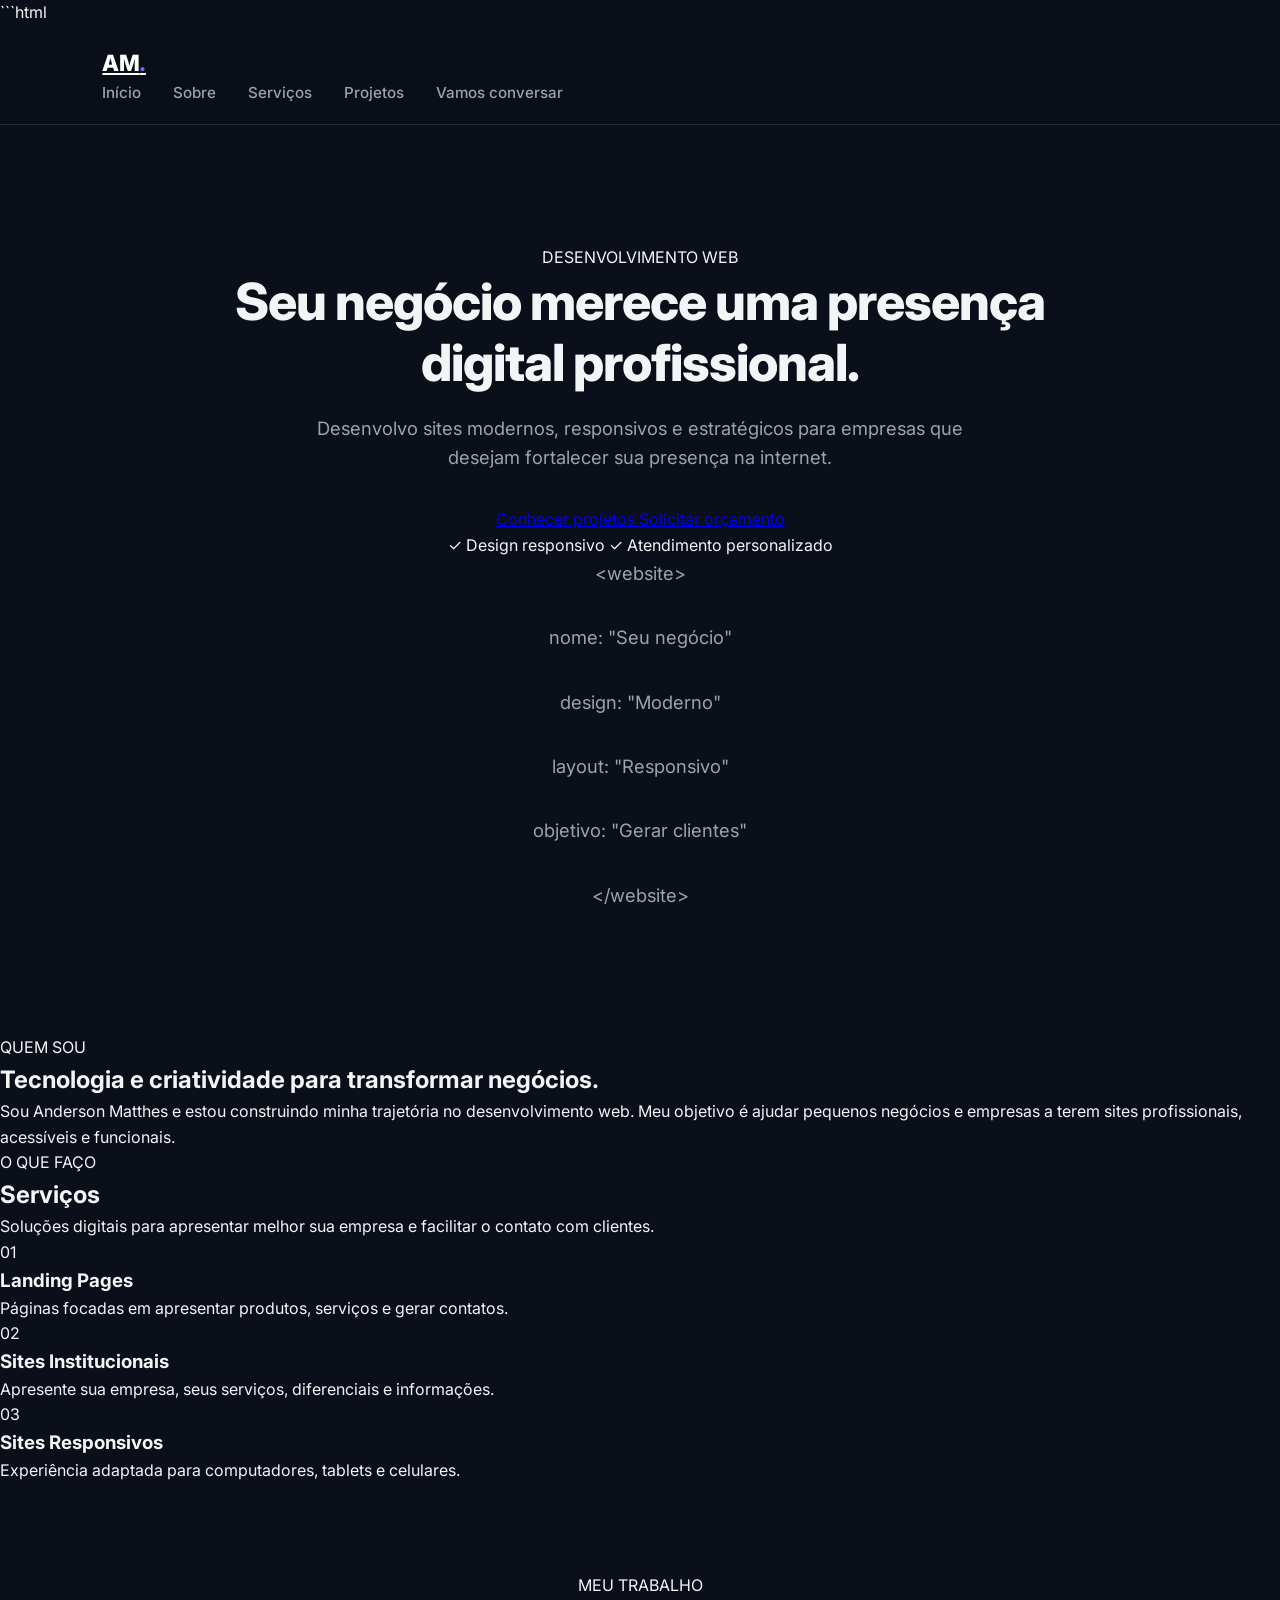
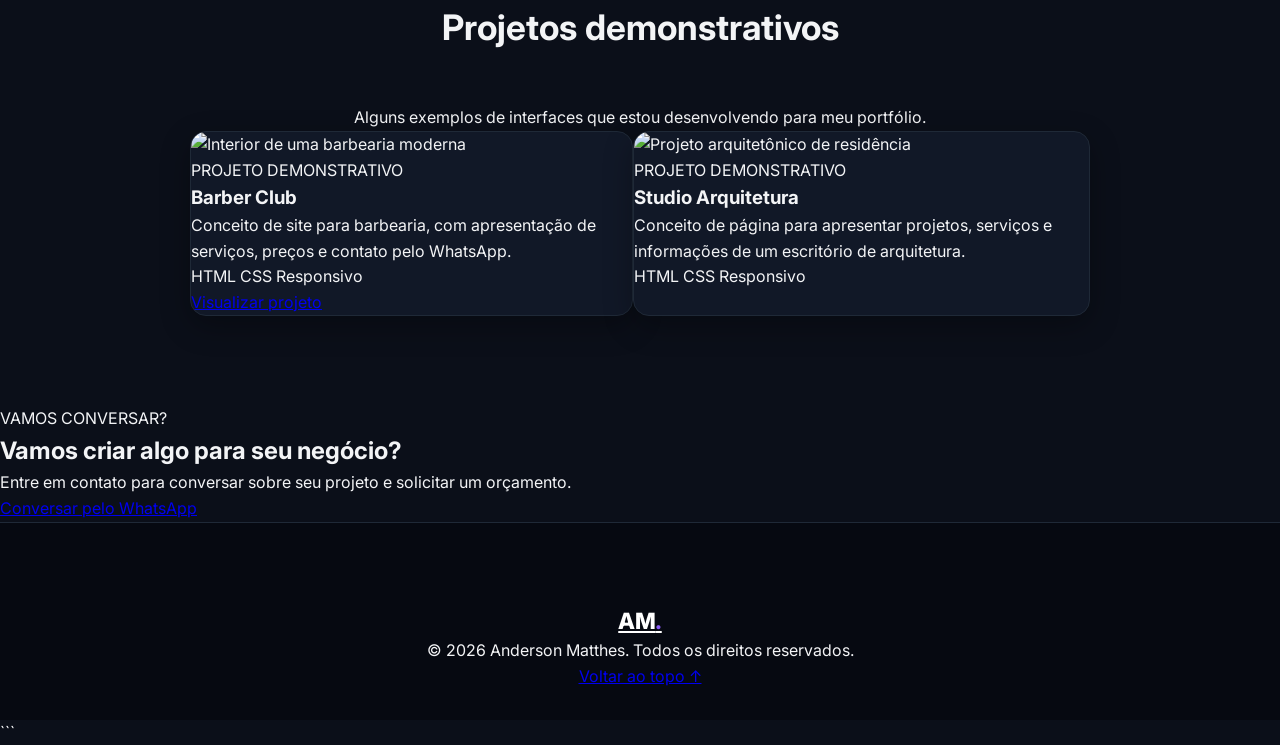
==== commit e7f35b52: "Update index.html" ====
--- a/index.html
+++ b/index.html
@@ -1,4 +1,4 @@
-
+```html
 <!DOCTYPE html>
 <html lang="pt-BR">
 <head>
@@ -228,6 +228,10 @@
                                 <span>CSS</span>
                                 <span>Responsivo</span>
                             </div>
+
+                            <a href="projetos/barber-club/" class="button button-primary">
+                                Visualizar projeto
+                            </a>
 
                         </div>
 
@@ -316,3 +320,4 @@
 
 </body>
 </html>
+```
--- a/style.css
+++ b/style.css
@@ -1,560 +1,398 @@
 
-/* =========================
-   CONFIGURAÇÕES GERAIS
-========================= */
-
-:root {
-    --background: #0b0d12;
-    --surface: #121620;
-    --surface-light: #191f2c;
-    --primary: #8b5cf6;
-    --primary-light: #a78bfa;
-    --text: #f5f5f7;
-    --text-muted: #a1a6b3;
-    --border: rgba(255, 255, 255, 0.08);
-}
-
+/* Reset & Variáveis de Cor */
 * {
     margin: 0;
     padding: 0;
     box-sizing: border-box;
-}
-
-html {
+    font-family: 'Inter', 'Segoe UI', Tahoma, Geneva, Verdana, sans-serif;
     scroll-behavior: smooth;
-    scroll-padding-top: 90px;
+}
+
+:root {
+    --bg-main: #0b0f19;
+    --bg-card: #111827;
+    --bg-card-hover: #1f2937;
+    --accent-purple: #8b5cf6;
+    --accent-blue: #3b82f6;
+    --text-light: #f3f4f6;
+    --text-muted: #9ca3af;
+    --border-color: #1f2937;
 }
 
 body {
-    background: var(--background);
-    color: var(--text);
-    font-family: 'Inter', sans-serif;
+    background-color: var(--bg-main);
+    color: var(--text-light);
     line-height: 1.6;
 }
 
-a {
-    color: inherit;
-    text-decoration: none;
-}
-
-img {
-    display: block;
-    max-width: 100%;
-}
-
-.container {
-    width: min(1120px, 90%);
-    margin: 0 auto;
-}
-
-.section {
-    padding: 100px 0;
-}
-
-.section-label {
-    color: var(--primary-light);
-    font-size: 12px;
-    font-weight: 800;
-    letter-spacing: 2px;
-}
-
-.section h2 {
-    font-size: clamp(30px, 4vw, 44px);
-    line-height: 1.2;
-    margin: 15px 0;
-}
-
-.section-description {
-    max-width: 650px;
-    color: var(--text-muted);
-    margin-bottom: 45px;
-}
-
-/* =========================
-   CABEÇALHO
-========================= */
-
-.header {
+/* Cabeçalho */
+header {
+    background-color: rgba(11, 15, 25, 0.85);
+    backdrop-filter: blur(12px);
+    display: flex;
+    justify-content: space-between;
+    align-items: center;
+    padding: 1.2rem 8%;
     position: sticky;
     top: 0;
     z-index: 100;
-    background: rgba(11, 13, 18, 0.94);
-    backdrop-filter: blur(15px);
-    border-bottom: 1px solid var(--border);
-}
-
-.header-content {
-    min-height: 80px;
-    display: flex;
-    align-items: center;
-    justify-content: space-between;
-    gap: 25px;
+    border-bottom: 1px solid var(--border-color);
 }
 
 .logo {
-    font-size: 27px;
+    font-size: 1.4rem;
     font-weight: 800;
-    letter-spacing: -2px;
+    color: #fff;
+    letter-spacing: -0.5px;
 }
 
 .logo span {
-    color: var(--primary-light);
-}
-
-.navigation {
-    display: flex;
-    align-items: center;
-    gap: 28px;
-}
-
-.navigation a {
-    color: var(--text-muted);
-    font-size: 14px;
+    color: var(--accent-purple);
+}
+
+nav {
+    display: flex;
+    align-items: center;
+    gap: 2rem;
+}
+
+nav a {
+    color: var(--text-muted);
+    text-decoration: none;
+    transition: color 0.3s;
+    font-weight: 500;
+    font-size: 0.95rem;
+}
+
+nav a:hover {
+    color: #fff;
+}
+
+.btn-contact {
+    background: linear-gradient(135deg, var(--accent-purple), var(--accent-blue));
+    color: #fff !important;
+    padding: 0.6rem 1.3rem;
+    border-radius: 20px;
     font-weight: 600;
-    transition: color 0.2s;
-}
-
-.navigation a:hover {
-    color: var(--primary-light);
-}
-
-.navigation .nav-button {
-    color: white;
-    background: var(--primary);
-    padding: 11px 18px;
-    border-radius: 8px;
-}
-
-/* =========================
-   BOTÕES
-========================= */
-
-.button {
-    display: inline-flex;
+    box-shadow: 0 4px 15px rgba(139, 92, 246, 0.3);
+    transition: transform 0.2s, box-shadow 0.2s;
+}
+
+.btn-contact:hover {
+    transform: translateY(-2px);
+    box-shadow: 0 6px 20px rgba(139, 92, 246, 0.5);
+}
+
+/* Hero Section */
+.hero {
+    text-align: center;
+    padding: 120px 20px 90px 20px;
+    max-width: 900px;
+    margin: 0 auto;
+}
+
+.hero-badge {
+    display: inline-flex;
+    align-items: center;
+    gap: 8px;
+    background-color: rgba(139, 92, 246, 0.1);
+    color: var(--accent-purple);
+    border: 1px solid rgba(139, 92, 246, 0.3);
+    padding: 6px 16px;
+    border-radius: 30px;
+    font-size: 0.85rem;
+    font-weight: 600;
+    margin-bottom: 25px;
+}
+
+.hero h1 {
+    font-size: 3.2rem;
+    font-weight: 800;
+    line-height: 1.2;
+    margin-bottom: 20px;
+    letter-spacing: -1px;
+}
+
+.gradient-text {
+    background: linear-gradient(135deg, #a855f7, #3b82f6);
+    -webkit-background-clip: text;
+    -webkit-text-fill-color: transparent;
+}
+
+.hero p {
+    font-size: 1.15rem;
+    color: var(--text-muted);
+    margin-bottom: 35px;
+    max-width: 700px;
+    margin-left: auto;
+    margin-right: auto;
+}
+
+.hero-btns {
+    display: flex;
     justify-content: center;
-    align-items: center;
-    min-height: 48px;
-    padding: 13px 22px;
-    border-radius: 8px;
-    font-size: 14px;
+    gap: 15px;
+    flex-wrap: wrap;
+}
+
+.btn-primary {
+    background-color: #fff;
+    color: #000;
+    padding: 0.85rem 1.8rem;
+    border-radius: 30px;
+    text-decoration: none;
     font-weight: 700;
-    transition: transform 0.2s, background 0.2s;
-}
-
-.button:hover {
-    transform: translateY(-3px);
-}
-
-.button-primary {
-    background: var(--primary);
-    color: white;
-}
-
-.button-primary:hover {
-    background: #7543e8;
-}
-
-.button-secondary {
-    border: 1px solid var(--border);
-    color: white;
-}
-
-/* =========================
-   INÍCIO
-========================= */
-
-.hero {
-    padding: 115px 0;
-    background:
-        radial-gradient(
-            ellipse at 85% 30%,
-            rgba(139, 92, 246, 0.17),
-            transparent 45%
-        );
-}
-
-.hero-content {
-    display: grid;
-    grid-template-columns: 1.2fr 0.8fr;
-    align-items: center;
-    gap: 70px;
-}
-
-.tag {
-    display: inline-block;
-    color: var(--primary-light);
-    border: 1px solid rgba(139, 92, 246, 0.4);
-    background: rgba(139, 92, 246, 0.1);
-    padding: 8px 13px;
+    display: inline-flex;
+    align-items: center;
+    gap: 8px;
+    transition: transform 0.2s;
+}
+
+.btn-primary:hover {
+    transform: translateY(-2px);
+}
+
+.btn-whatsapp {
+    background-color: #25d366;
+    color: #fff;
+    padding: 0.85rem 1.8rem;
     border-radius: 30px;
-    font-size: 11px;
-    font-weight: 800;
-    letter-spacing: 1.5px;
-}
-
-.hero h1 {
-    font-size: clamp(38px, 5vw, 60px);
-    line-height: 1.12;
-    letter-spacing: -2px;
-    margin: 25px 0;
-}
-
-.hero h1 span,
-.contact h2 span {
-    color: var(--primary-light);
-}
-
-.hero-text > p {
-    color: var(--text-muted);
-    max-width: 560px;
+    text-decoration: none;
+    font-weight: 700;
+    display: inline-flex;
+    align-items: center;
+    gap: 8px;
+    box-shadow: 0 4px 15px rgba(37, 211, 102, 0.3);
+    transition: transform 0.2s, background-color 0.2s;
+}
+
+.btn-whatsapp:hover {
+    background-color: #1eb954;
+    transform: translateY(-2px);
+}
+
+/* Seção Habilidades */
+.skills {
+    padding: 80px 8%;
+    background-color: #0e1320;
+    text-align: center;
+}
+
+.skills h2 {
+    font-size: 2.2rem;
+    margin-bottom: 40px;
+}
+
+.skills-grid {
+    display: flex;
+    justify-content: center;
+    gap: 20px;
+    flex-wrap: wrap;
+    max-width: 1100px;
+    margin: 0 auto;
+}
+
+.skill-card {
+    background: var(--bg-card);
+    border: 1px solid var(--border-color);
+    padding: 30px 20px;
+    border-radius: 12px;
+    width: 230px;
+    text-align: center;
+    transition: transform 0.3s, border-color 0.3s;
+}
+
+.skill-card:hover {
+    transform: translateY(-5px);
+    border-color: var(--accent-purple);
+}
+
+.skill-card i {
+    font-size: 2.8rem;
+    margin-bottom: 15px;
+}
+
+.skill-card h3 {
+    font-size: 1.1rem;
+    margin-bottom: 8px;
+}
+
+.skill-card p {
+    font-size: 0.85rem;
+    color: var(--text-muted);
+}
+
+/* Seção Projetos */
+.projects {
+    padding: 90px 8%;
+    text-align: center;
+}
+
+.projects h2 {
+    font-size: 2.2rem;
+    margin-bottom: 50px;
+}
+
+.projects-grid {
+    display: flex;
+    justify-content: center;
+    max-width: 900px;
+    margin: 0 auto;
+}
+
+.project-card {
+    background: var(--bg-card);
+    border: 1px solid var(--border-color);
+    border-radius: 16px;
+    overflow: hidden;
+    display: flex;
+    flex-direction: column;
+    max-width: 500px;
+    text-align: left;
+    box-shadow: 0 10px 30px rgba(0,0,0,0.3);
+    transition: transform 0.3s, border-color 0.3s;
+}
+
+.project-card:hover {
+    transform: translateY(-8px);
+    border-color: var(--accent-purple);
+}
+
+.project-img {
+    position: relative;
+    height: 240px;
+    overflow: hidden;
+}
+
+.project-img img {
+    width: 100%;
+    height: 100%;
+    object-fit: cover;
+    transition: transform 0.4s;
+}
+
+.project-card:hover .project-img img {
+    transform: scale(1.05);
+}
+
+.project-img .tag {
+    position: absolute;
+    top: 15px;
+    right: 15px;
+    background-color: rgba(11, 15, 25, 0.8);
+    backdrop-filter: blur(8px);
+    color: #fff;
+    padding: 4px 12px;
+    border-radius: 20px;
+    font-size: 0.75rem;
+    font-weight: 600;
+}
+
+.project-info {
+    padding: 25px;
+}
+
+.project-info h3 {
+    font-size: 1.4rem;
+    margin-bottom: 10px;
+}
+
+.project-info p {
+    color: var(--text-muted);
+    font-size: 0.95rem;
+    margin-bottom: 20px;
+}
+
+.tech-tags {
+    display: flex;
+    gap: 8px;
+    margin-bottom: 20px;
+}
+
+.tech-tags span {
+    background-color: rgba(255, 255, 255, 0.05);
+    border: 1px solid rgba(255, 255, 255, 0.1);
+    color: var(--text-muted);
+    padding: 3px 10px;
+    border-radius: 6px;
+    font-size: 0.75rem;
+}
+
+.btn-project {
+    display: inline-flex;
+    align-items: center;
+    gap: 8px;
+    color: var(--accent-blue);
+    text-decoration: none;
+    font-weight: 700;
+    font-size: 0.95rem;
+    transition: gap 0.2s;
+}
+
+.btn-project:hover {
+    gap: 12px;
+    color: var(--accent-purple);
+}
+
+/* Rodapé */
+footer {
+    background-color: #060911;
+    border-top: 1px solid var(--border-color);
+    padding: 80px 20px 30px 20px;
+    text-align: center;
+}
+
+.footer-container {
+    max-width: 650px;
+    margin: 0 auto;
+}
+
+.footer-container h2 {
+    font-size: 2.2rem;
+    margin-bottom: 15px;
+}
+
+.footer-container p {
+    color: var(--text-muted);
     margin-bottom: 30px;
 }
 
-.hero-buttons {
-    display: flex;
-    flex-wrap: wrap;
-    gap: 13px;
-}
-
-.hero-info {
-    display: flex;
-    flex-wrap: wrap;
-    gap: 22px;
-    margin-top: 28px;
-    color: var(--text-muted);
-    font-size: 12px;
-}
-
-/* =========================
-   JANELA DE CÓDIGO
-========================= */
-
-.hero-card {
-    background: linear-gradient(
-        145deg,
-        #1b2030,
-        #11151e
-    );
-    border: 1px solid var(--border);
-    border-radius: 18px;
-    padding: 15px;
-    box-shadow: 0 25px 80px rgba(0, 0, 0, 0.3);
-}
-
-.code-window {
-    background: #0b0d12;
-    border-radius: 12px;
-    overflow: hidden;
-}
-
-.window-header {
-    display: flex;
-    gap: 7px;
-    padding: 17px;
-    border-bottom: 1px solid var(--border);
-}
-
-.window-header span {
-    width: 10px;
-    height: 10px;
-    border-radius: 50%;
-    background: #8b5cf6;
-}
-
-.window-header span:nth-child(2) {
-    background: #f5b942;
-}
-
-.window-header span:nth-child(3) {
-    background: #43c58a;
-}
-
-.code-content {
-    padding: 35px 25px;
-    font-family: monospace;
-    font-size: 14px;
-}
-
-.code-content p {
-    margin-bottom: 15px;
-}
-
-.code-purple {
-    color: #c4a5fd;
-}
-
-.code-blue {
-    color: #67c8ff;
-}
-
-/* =========================
-   SOBRE
-========================= */
-
-.about {
-    background: var(--surface);
-    text-align: center;
-}
-
-.about .container {
-    max-width: 800px;
-}
-
-.about h2 {
-    margin-top: 20px;
-}
-
-.about p {
-    color: var(--text-muted);
-}
-
-/* =========================
-   SERVIÇOS
-========================= */
-
-.services-grid {
-    display: grid;
-    grid-template-columns: repeat(3, 1fr);
-    gap: 22px;
-}
-
-.service-card {
-    padding: 30px;
-    background: var(--surface);
-    border: 1px solid var(--border);
-    border-radius: 14px;
-    transition: transform 0.25s, border-color 0.25s;
-}
-
-.service-card:hover {
-    transform: translateY(-6px);
-    border-color: var(--primary);
-}
-
-.service-icon {
-    width: 48px;
-    height: 48px;
-    display: grid;
-    place-items: center;
-    color: var(--primary-light);
-    background: rgba(139, 92, 246, 0.13);
-    border-radius: 10px;
-    font-weight: 800;
-    margin-bottom: 22px;
-}
-
-.service-card h3 {
-    font-size: 19px;
-    margin-bottom: 12px;
-}
-
-.service-card p {
-    color: var(--text-muted);
-    font-size: 14px;
-}
-
-/* =========================
-   PROJETOS
-========================= */
-
-.projects {
-    background: var(--surface);
-}
-
-.projects-grid {
-    display: grid;
-    grid-template-columns: repeat(2, 1fr);
-    gap: 25px;
-}
-
-.project-card {
-    background: var(--background);
-    border: 1px solid var(--border);
-    border-radius: 15px;
-    overflow: hidden;
-    transition: transform 0.25s;
-}
-
-.project-card:hover {
-    transform: translateY(-5px);
-}
-
-.project-card img {
-    width: 100%;
-    height: 245px;
-    object-fit: cover;
-}
-
-.project-content {
-    padding: 25px;
-}
-
-.project-type {
-    color: var(--primary-light);
-    font-size: 10px;
-    font-weight: 800;
-    letter-spacing: 1.5px;
-}
-
-.project-content h3 {
-    font-size: 23px;
-    margin: 10px 0;
-}
-
-.project-content p {
-    color: var(--text-muted);
-    font-size: 14px;
-}
-
-.project-tags {
-    display: flex;
-    flex-wrap: wrap;
-    gap: 8px;
-    margin-top: 20px;
-}
-
-.project-tags span {
-    background: var(--surface-light);
-    padding: 6px 11px;
-    border-radius: 5px;
-    font-size: 11px;
-    color: var(--text-muted);
-}
-
-/* =========================
-   CONTATO
-========================= */
-
-.contact {
-    text-align: center;
-    background:
-        radial-gradient(
-            ellipse at center,
-            rgba(139, 92, 246, 0.15),
-            transparent 65%
-        );
-}
-
-.contact-content {
-    max-width: 720px;
-}
-
-.contact h2 {
-    font-size: clamp(32px, 5vw, 48px);
-    margin: 20px 0;
-    line-height: 1.2;
-}
-
-.contact p {
-    color: var(--text-muted);
-    margin-bottom: 30px;
-}
-
-/* =========================
-   RODAPÉ
-========================= */
-
-.footer {
-    border-top: 1px solid var(--border);
-    padding: 28px 0;
-}
-
-.footer-content {
-    display: flex;
-    align-items: center;
-    justify-content: space-between;
-    gap: 20px;
-}
-
-.footer p,
-.footer a:last-child {
-    color: var(--text-muted);
-    font-size: 12px;
-}
-
-/* =========================
-   ACESSIBILIDADE
-========================= */
-
-a:focus-visible {
-    outline: 3px solid var(--primary-light);
-    outline-offset: 4px;
-}
-
-/* =========================
-   RESPONSIVIDADE
-========================= */
-
-@media (max-width: 900px) {
-
-    .hero-content {
-        grid-template-columns: 1fr;
-        gap: 45px;
+.btn-whatsapp-large {
+    background-color: #25d366;
+    color: #fff;
+    padding: 1rem 2.2rem;
+    border-radius: 35px;
+    text-decoration: none;
+    font-weight: 700;
+    font-size: 1.1rem;
+    display: inline-flex;
+    align-items: center;
+    gap: 10px;
+    box-shadow: 0 4px 20px rgba(37, 211, 102, 0.4);
+    transition: transform 0.2s, background-color 0.2s;
+}
+
+.btn-whatsapp-large:hover {
+    background-color: #1eb954;
+    transform: scale(1.05);
+}
+
+.copyright {
+    margin-top: 60px;
+    padding-top: 20px;
+    border-top: 1px solid rgba(255, 255, 255, 0.05);
+    font-size: 0.85rem;
+    color: #6b7280;
+}
+
+/* Responsividade */
+@media (max-width: 768px) {
+    .hero h1 {
+        font-size: 2.2rem;
     }
 
-    .hero-card {
-        max-width: 600px;
-    }
-
-    .services-grid {
-        grid-template-columns: 1fr 1fr;
-    }
-
-}
-
-@media (max-width: 600px) {
-
-    .section {
-        padding: 70px 0;
-    }
-
-    .header-content {
+    header {
         flex-direction: column;
-        padding: 18px 0;
-    }
-
-    .navigation {
-        justify-content: center;
-        flex-wrap: wrap;
         gap: 15px;
     }
-
-    .navigation a {
-        font-size: 12px;
-    }
-
-    .navigation .nav-button {
-        padding: 8px 12px;
-    }
-
-    .hero {
-        padding: 75px 0;
-    }
-
-    .hero h1 {
-        font-size: 39px;
-    }
-
-    .hero-buttons {
-        flex-direction: column;
-    }
-
-    .hero-buttons .button {
-        width: 100%;
-    }
-
-    .services-grid,
-    .projects-grid {
-        grid-template-columns: 1fr;
-    }
-
-    .project-card img {
-        height: 220px;
-    }
-
-    .footer-content {
-        flex-direction: column;
-        text-align: center;
-    }
-
-}
+}
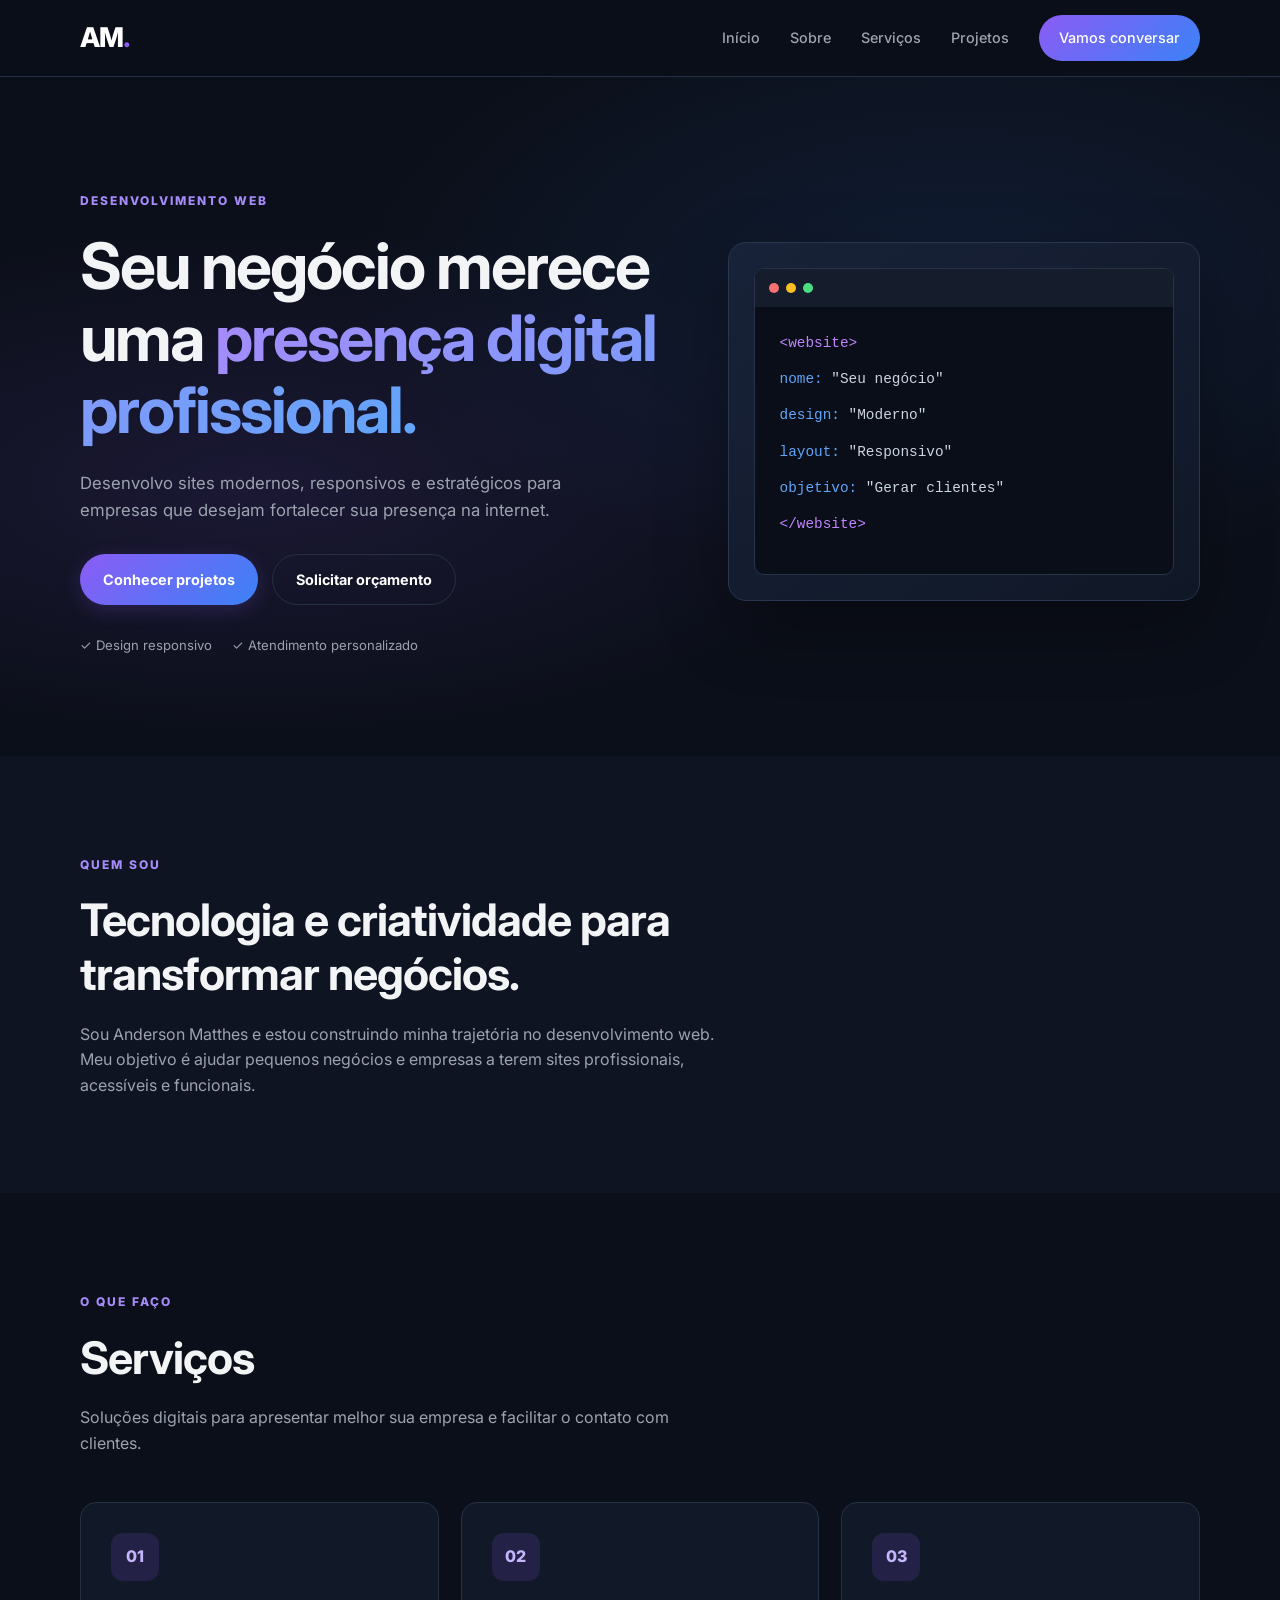
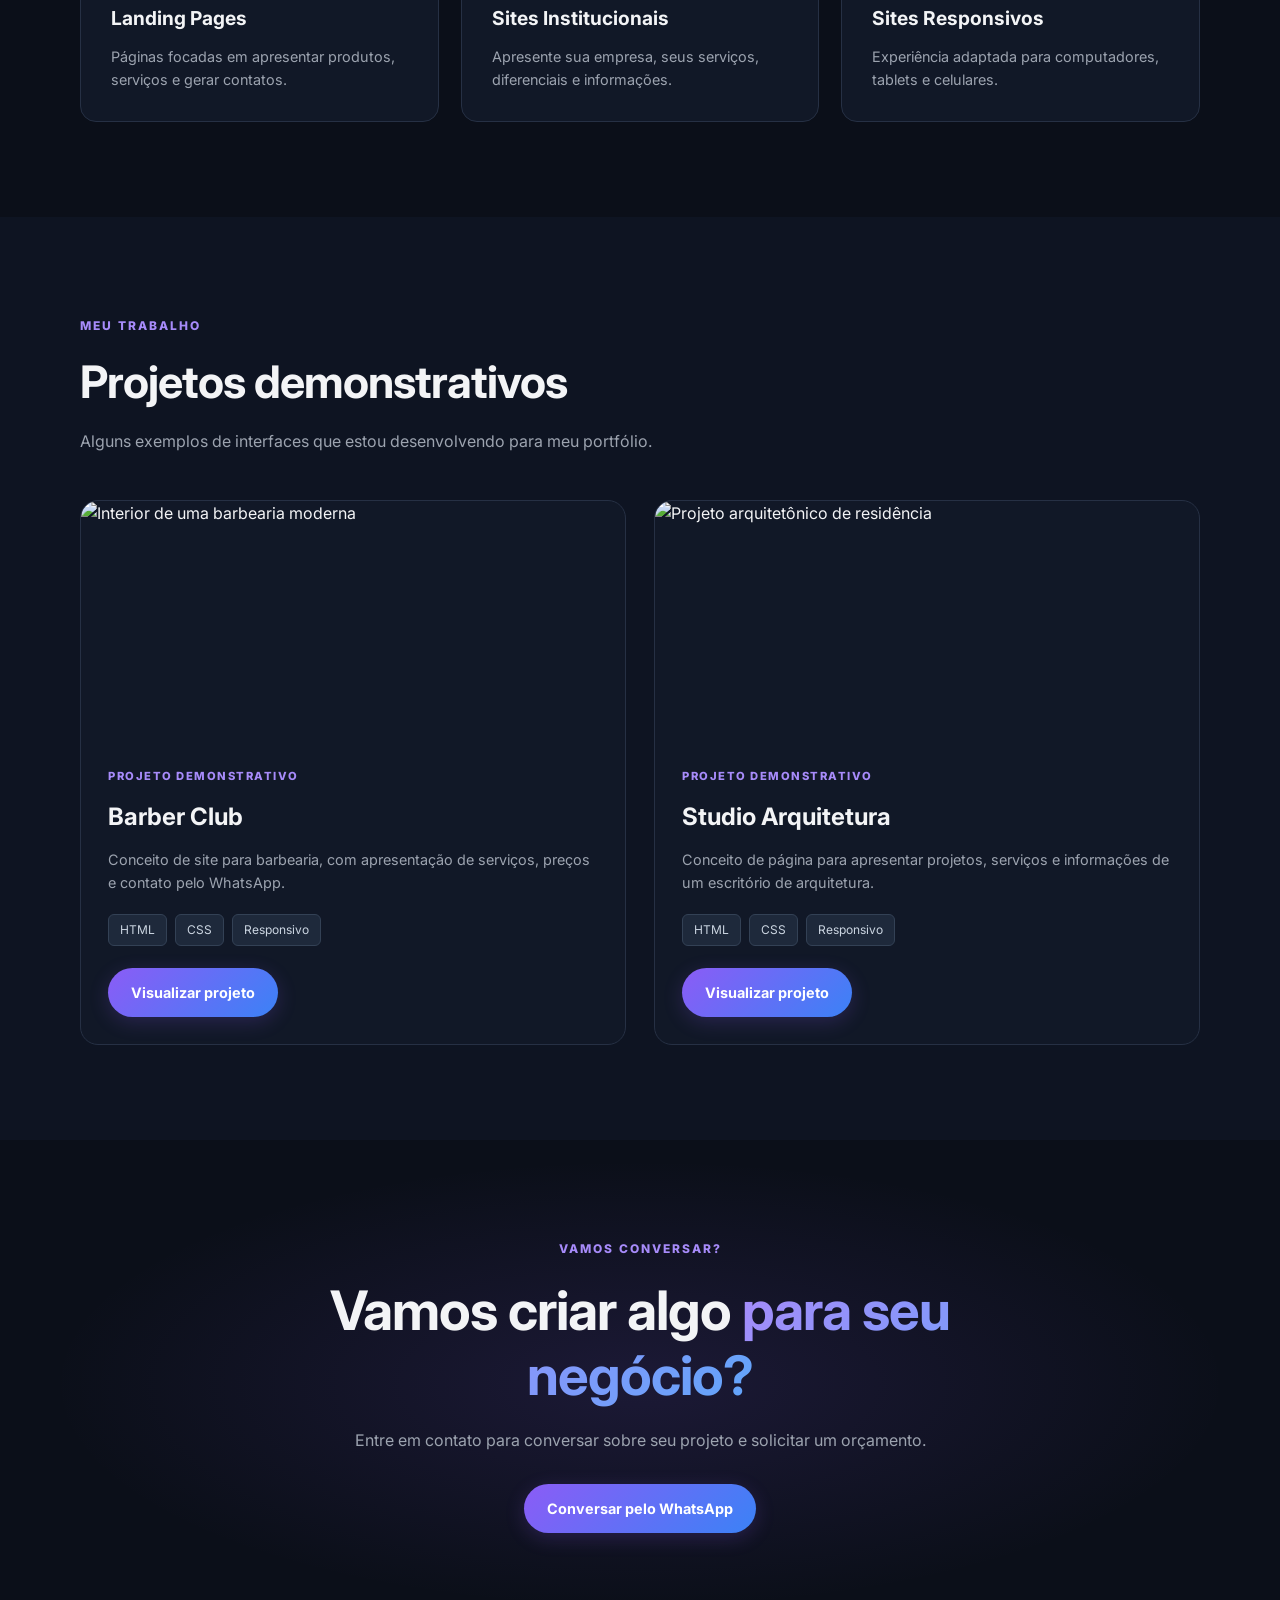
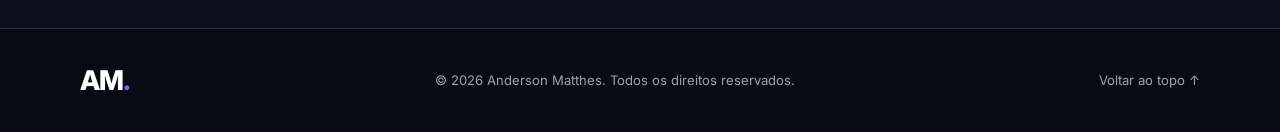
==== commit 4708c5ba: "Adiciona acesso ao projeto Studio Arquitetura" ====
--- a/index.html
+++ b/index.html
@@ -1,4 +1,3 @@
-```html
 <!DOCTYPE html>
 <html lang="pt-BR">
 <head>
@@ -263,7 +262,11 @@
                                 <span>HTML</span>
                                 <span>CSS</span>
                                 <span>Responsivo</span>
-                            </div>
+                            </div>
+
+                            <a href="projetos/studio-arquitetura/" class="button button-primary">
+                                Visualizar projeto
+                            </a>
 
                         </div>
 
@@ -319,5 +322,4 @@
     </footer>
 
 </body>
-</html>
-```
+</html>
--- a/style.css
+++ b/style.css
@@ -1,398 +1,530 @@
 
-/* Reset & Variáveis de Cor */
+@import url('https://fonts.googleapis.com/css2?family=Inter:wght@400;500;600;700;800&display=swap');
+
+:root {
+    --bg-main: #0b0f19;
+    --bg-section: #0e1422;
+    --bg-card: #111827;
+    --bg-hover: #1f2937;
+    --purple: #8b5cf6;
+    --blue: #3b82f6;
+    --text: #f3f4f6;
+    --muted: #9ca3af;
+    --border: #263044;
+}
+
 * {
     margin: 0;
     padding: 0;
     box-sizing: border-box;
-    font-family: 'Inter', 'Segoe UI', Tahoma, Geneva, Verdana, sans-serif;
+}
+
+html {
     scroll-behavior: smooth;
 }
 
-:root {
-    --bg-main: #0b0f19;
-    --bg-card: #111827;
-    --bg-card-hover: #1f2937;
-    --accent-purple: #8b5cf6;
-    --accent-blue: #3b82f6;
-    --text-light: #f3f4f6;
-    --text-muted: #9ca3af;
-    --border-color: #1f2937;
-}
-
 body {
-    background-color: var(--bg-main);
-    color: var(--text-light);
+    background: var(--bg-main);
+    color: var(--text);
+    font-family: 'Inter', sans-serif;
     line-height: 1.6;
 }
 
-/* Cabeçalho */
-header {
-    background-color: rgba(11, 15, 25, 0.85);
-    backdrop-filter: blur(12px);
-    display: flex;
-    justify-content: space-between;
-    align-items: center;
-    padding: 1.2rem 8%;
+a {
+    text-decoration: none;
+}
+
+.container {
+    width: min(1120px, 90%);
+    margin: 0 auto;
+}
+
+/* CABEÇALHO */
+
+.header {
     position: sticky;
     top: 0;
     z-index: 100;
-    border-bottom: 1px solid var(--border-color);
+    background: rgba(11, 15, 25, 0.94);
+    backdrop-filter: blur(14px);
+    border-bottom: 1px solid var(--border);
+}
+
+.header-content {
+    min-height: 76px;
+    display: flex;
+    align-items: center;
+    justify-content: space-between;
+    gap: 25px;
 }
 
 .logo {
-    font-size: 1.4rem;
+    color: #fff;
+    font-size: 1.7rem;
     font-weight: 800;
+    letter-spacing: -1px;
+}
+
+.logo span {
+    color: var(--purple);
+}
+
+.navigation {
+    display: flex;
+    align-items: center;
+    gap: 30px;
+}
+
+.navigation a {
+    color: var(--muted);
+    font-size: 0.9rem;
+    font-weight: 500;
+    transition: 0.3s;
+}
+
+.navigation a:hover {
     color: #fff;
-    letter-spacing: -0.5px;
-}
-
-.logo span {
-    color: var(--accent-purple);
-}
-
-nav {
-    display: flex;
+}
+
+.navigation .nav-button {
+    background: linear-gradient(135deg, var(--purple), var(--blue));
+    color: #fff;
+    padding: 11px 20px;
+    border-radius: 30px;
+}
+
+/* BOTÕES */
+
+.button {
+    display: inline-flex;
+    justify-content: center;
     align-items: center;
-    gap: 2rem;
-}
-
-nav a {
-    color: var(--text-muted);
-    text-decoration: none;
-    transition: color 0.3s;
-    font-weight: 500;
-    font-size: 0.95rem;
-}
-
-nav a:hover {
+    padding: 13px 23px;
+    border-radius: 30px;
+    font-size: 0.9rem;
+    font-weight: 700;
+    transition: 0.3s;
+}
+
+.button:hover {
+    transform: translateY(-3px);
+}
+
+.button-primary {
     color: #fff;
-}
-
-.btn-contact {
-    background: linear-gradient(135deg, var(--accent-purple), var(--accent-blue));
-    color: #fff !important;
-    padding: 0.6rem 1.3rem;
-    border-radius: 20px;
-    font-weight: 600;
-    box-shadow: 0 4px 15px rgba(139, 92, 246, 0.3);
-    transition: transform 0.2s, box-shadow 0.2s;
-}
-
-.btn-contact:hover {
-    transform: translateY(-2px);
-    box-shadow: 0 6px 20px rgba(139, 92, 246, 0.5);
-}
-
-/* Hero Section */
+    background: linear-gradient(135deg, var(--purple), var(--blue));
+    box-shadow: 0 5px 20px rgba(139, 92, 246, 0.2);
+}
+
+.button-secondary {
+    color: #fff;
+    border: 1px solid var(--border);
+    background: transparent;
+}
+
+.button-secondary:hover {
+    border-color: var(--purple);
+}
+
+/* HERO */
+
 .hero {
-    text-align: center;
-    padding: 120px 20px 90px 20px;
-    max-width: 900px;
-    margin: 0 auto;
-}
-
-.hero-badge {
-    display: inline-flex;
+    padding: 110px 0 100px;
+    background:
+        radial-gradient(ellipse at 75% 30%, rgba(59, 130, 246, 0.12), transparent 45%),
+        radial-gradient(ellipse at 20% 60%, rgba(139, 92, 246, 0.12), transparent 45%);
+}
+
+.hero-content {
+    display: grid;
+    grid-template-columns: 1.1fr 0.9fr;
     align-items: center;
-    gap: 8px;
-    background-color: rgba(139, 92, 246, 0.1);
-    color: var(--accent-purple);
-    border: 1px solid rgba(139, 92, 246, 0.3);
-    padding: 6px 16px;
-    border-radius: 30px;
-    font-size: 0.85rem;
-    font-weight: 600;
+    gap: 70px;
+}
+
+.tag,
+.section-label {
+    display: inline-block;
+    color: #a78bfa;
+    font-size: 0.75rem;
+    font-weight: 800;
+    letter-spacing: 2px;
+    margin-bottom: 20px;
+}
+
+.hero h1 {
+    font-size: clamp(2.5rem, 5vw, 4.2rem);
+    line-height: 1.12;
+    letter-spacing: -2px;
     margin-bottom: 25px;
 }
 
-.hero h1 {
-    font-size: 3.2rem;
-    font-weight: 800;
+.hero h1 span,
+.contact h2 span {
+    background: linear-gradient(135deg, #a78bfa, #60a5fa);
+    background-clip: text;
+    -webkit-background-clip: text;
+    color: transparent;
+}
+
+.hero-text > p {
+    color: var(--muted);
+    font-size: 1.05rem;
+    max-width: 540px;
+    margin-bottom: 30px;
+}
+
+.hero-buttons {
+    display: flex;
+    flex-wrap: wrap;
+    gap: 14px;
+}
+
+.hero-info {
+    display: flex;
+    flex-wrap: wrap;
+    gap: 20px;
+    margin-top: 30px;
+    color: var(--muted);
+    font-size: 0.82rem;
+}
+
+/* CARTÃO DE CÓDIGO */
+
+.hero-card {
+    background: linear-gradient(145deg, #182238, #101827);
+    border: 1px solid #293650;
+    border-radius: 18px;
+    padding: 25px;
+    box-shadow: 0 25px 70px rgba(0, 0, 0, 0.3);
+}
+
+.code-window {
+    overflow: hidden;
+    border-radius: 10px;
+    background: #090e18;
+    border: 1px solid #293247;
+}
+
+.window-header {
+    display: flex;
+    gap: 7px;
+    padding: 14px;
+    background: #151d2d;
+}
+
+.window-header span {
+    width: 10px;
+    height: 10px;
+    border-radius: 50%;
+    background: #64748b;
+}
+
+.window-header span:first-child {
+    background: #f87171;
+}
+
+.window-header span:nth-child(2) {
+    background: #fbbf24;
+}
+
+.window-header span:nth-child(3) {
+    background: #4ade80;
+}
+
+.code-content {
+    padding: 25px;
+    font-family: monospace;
+    font-size: 0.9rem;
+}
+
+.code-content p {
+    margin-bottom: 13px;
+    color: #cbd5e1;
+}
+
+.code-purple {
+    color: #c084fc !important;
+}
+
+.code-blue {
+    color: #60a5fa;
+}
+
+/* SEÇÕES */
+
+.section {
+    padding: 95px 0;
+}
+
+.section h2 {
+    font-size: clamp(2rem, 4vw, 2.8rem);
     line-height: 1.2;
     margin-bottom: 20px;
     letter-spacing: -1px;
 }
 
-.gradient-text {
-    background: linear-gradient(135deg, #a855f7, #3b82f6);
-    -webkit-background-clip: text;
-    -webkit-text-fill-color: transparent;
-}
-
-.hero p {
-    font-size: 1.15rem;
-    color: var(--text-muted);
-    margin-bottom: 35px;
+.section-description {
+    color: var(--muted);
+    max-width: 650px;
+    margin-bottom: 45px;
+}
+
+.about {
+    background: var(--bg-section);
+}
+
+.about h2 {
     max-width: 700px;
-    margin-left: auto;
-    margin-right: auto;
-}
-
-.hero-btns {
-    display: flex;
+}
+
+.about .section-description {
+    margin-bottom: 0;
+}
+
+/* SERVIÇOS */
+
+.services-grid {
+    display: grid;
+    grid-template-columns: repeat(3, 1fr);
+    gap: 22px;
+}
+
+.service-card {
+    background: var(--bg-card);
+    border: 1px solid var(--border);
+    border-radius: 16px;
+    padding: 30px;
+    transition: 0.3s;
+}
+
+.service-card:hover {
+    transform: translateY(-6px);
+    border-color: var(--purple);
+    background: var(--bg-hover);
+}
+
+.service-icon {
+    display: flex;
+    align-items: center;
     justify-content: center;
-    gap: 15px;
+    width: 48px;
+    height: 48px;
+    border-radius: 12px;
+    background: rgba(139, 92, 246, 0.15);
+    color: #c4b5fd;
+    font-weight: 800;
+    margin-bottom: 22px;
+}
+
+.service-card h3 {
+    font-size: 1.2rem;
+    margin-bottom: 12px;
+}
+
+.service-card p {
+    color: var(--muted);
+    font-size: 0.9rem;
+}
+
+/* PROJETOS */
+
+.projects {
+    background: var(--bg-section);
+}
+
+.projects-grid {
+    display: grid;
+    grid-template-columns: repeat(2, minmax(0, 1fr));
+    gap: 28px;
+    align-items: stretch;
+}
+
+.project-card {
+    overflow: hidden;
+    display: flex;
+    flex-direction: column;
+    background: var(--bg-card);
+    border: 1px solid var(--border);
+    border-radius: 18px;
+    transition: 0.3s;
+}
+
+.project-card:hover {
+    transform: translateY(-6px);
+    border-color: var(--purple);
+    box-shadow: 0 15px 40px rgba(0, 0, 0, 0.25);
+}
+
+.project-card > img {
+    display: block;
+    width: 100%;
+    height: 240px;
+    object-fit: cover;
+}
+
+.project-content {
+    display: flex;
+    flex-direction: column;
+    align-items: flex-start;
+    flex: 1;
+    padding: 27px;
+}
+
+.project-type {
+    color: #a78bfa;
+    font-size: 0.7rem;
+    font-weight: 800;
+    letter-spacing: 1.5px;
+    margin-bottom: 12px;
+}
+
+.project-content h3 {
+    font-size: 1.5rem;
+    margin-bottom: 12px;
+}
+
+.project-content p {
+    color: var(--muted);
+    font-size: 0.9rem;
+    margin-bottom: 20px;
+}
+
+.project-tags {
+    display: flex;
     flex-wrap: wrap;
-}
-
-.btn-primary {
-    background-color: #fff;
-    color: #000;
-    padding: 0.85rem 1.8rem;
-    border-radius: 30px;
-    text-decoration: none;
-    font-weight: 700;
-    display: inline-flex;
+    gap: 8px;
+    margin-top: auto;
+    margin-bottom: 22px;
+}
+
+.project-tags span {
+    color: #cbd5e1;
+    background: #1e293b;
+    border: 1px solid #334155;
+    border-radius: 6px;
+    padding: 5px 11px;
+    font-size: 0.75rem;
+}
+
+.project-content .button {
+    margin-top: 0;
+}
+
+/* CONTATO */
+
+.contact {
+    text-align: center;
+    background:
+        radial-gradient(ellipse at center, rgba(139, 92, 246, 0.13), transparent 65%);
+}
+
+.contact-content {
+    max-width: 750px;
+}
+
+.contact h2 {
+    font-size: clamp(2.2rem, 5vw, 3.4rem);
+    margin-bottom: 20px;
+}
+
+.contact p {
+    color: var(--muted);
+    margin-bottom: 30px;
+}
+
+/* RODAPÉ */
+
+.footer {
+    background: #070b13;
+    border-top: 1px solid var(--border);
+    padding: 30px 0;
+}
+
+.footer-content {
+    display: flex;
     align-items: center;
-    gap: 8px;
-    transition: transform 0.2s;
-}
-
-.btn-primary:hover {
-    transform: translateY(-2px);
-}
-
-.btn-whatsapp {
-    background-color: #25d366;
+    justify-content: space-between;
+    gap: 20px;
+}
+
+.footer p,
+.footer a:last-child {
+    color: var(--muted);
+    font-size: 0.82rem;
+}
+
+.footer a:last-child:hover {
     color: #fff;
-    padding: 0.85rem 1.8rem;
-    border-radius: 30px;
-    text-decoration: none;
-    font-weight: 700;
-    display: inline-flex;
-    align-items: center;
-    gap: 8px;
-    box-shadow: 0 4px 15px rgba(37, 211, 102, 0.3);
-    transition: transform 0.2s, background-color 0.2s;
-}
-
-.btn-whatsapp:hover {
-    background-color: #1eb954;
-    transform: translateY(-2px);
-}
-
-/* Seção Habilidades */
-.skills {
-    padding: 80px 8%;
-    background-color: #0e1320;
-    text-align: center;
-}
-
-.skills h2 {
-    font-size: 2.2rem;
-    margin-bottom: 40px;
-}
-
-.skills-grid {
-    display: flex;
-    justify-content: center;
-    gap: 20px;
-    flex-wrap: wrap;
-    max-width: 1100px;
-    margin: 0 auto;
-}
-
-.skill-card {
-    background: var(--bg-card);
-    border: 1px solid var(--border-color);
-    padding: 30px 20px;
-    border-radius: 12px;
-    width: 230px;
-    text-align: center;
-    transition: transform 0.3s, border-color 0.3s;
-}
-
-.skill-card:hover {
-    transform: translateY(-5px);
-    border-color: var(--accent-purple);
-}
-
-.skill-card i {
-    font-size: 2.8rem;
-    margin-bottom: 15px;
-}
-
-.skill-card h3 {
-    font-size: 1.1rem;
-    margin-bottom: 8px;
-}
-
-.skill-card p {
-    font-size: 0.85rem;
-    color: var(--text-muted);
-}
-
-/* Seção Projetos */
-.projects {
-    padding: 90px 8%;
-    text-align: center;
-}
-
-.projects h2 {
-    font-size: 2.2rem;
-    margin-bottom: 50px;
-}
-
-.projects-grid {
-    display: flex;
-    justify-content: center;
-    max-width: 900px;
-    margin: 0 auto;
-}
-
-.project-card {
-    background: var(--bg-card);
-    border: 1px solid var(--border-color);
-    border-radius: 16px;
-    overflow: hidden;
-    display: flex;
-    flex-direction: column;
-    max-width: 500px;
-    text-align: left;
-    box-shadow: 0 10px 30px rgba(0,0,0,0.3);
-    transition: transform 0.3s, border-color 0.3s;
-}
-
-.project-card:hover {
-    transform: translateY(-8px);
-    border-color: var(--accent-purple);
-}
-
-.project-img {
-    position: relative;
-    height: 240px;
-    overflow: hidden;
-}
-
-.project-img img {
-    width: 100%;
-    height: 100%;
-    object-fit: cover;
-    transition: transform 0.4s;
-}
-
-.project-card:hover .project-img img {
-    transform: scale(1.05);
-}
-
-.project-img .tag {
-    position: absolute;
-    top: 15px;
-    right: 15px;
-    background-color: rgba(11, 15, 25, 0.8);
-    backdrop-filter: blur(8px);
-    color: #fff;
-    padding: 4px 12px;
-    border-radius: 20px;
-    font-size: 0.75rem;
-    font-weight: 600;
-}
-
-.project-info {
-    padding: 25px;
-}
-
-.project-info h3 {
-    font-size: 1.4rem;
-    margin-bottom: 10px;
-}
-
-.project-info p {
-    color: var(--text-muted);
-    font-size: 0.95rem;
-    margin-bottom: 20px;
-}
-
-.tech-tags {
-    display: flex;
-    gap: 8px;
-    margin-bottom: 20px;
-}
-
-.tech-tags span {
-    background-color: rgba(255, 255, 255, 0.05);
-    border: 1px solid rgba(255, 255, 255, 0.1);
-    color: var(--text-muted);
-    padding: 3px 10px;
-    border-radius: 6px;
-    font-size: 0.75rem;
-}
-
-.btn-project {
-    display: inline-flex;
-    align-items: center;
-    gap: 8px;
-    color: var(--accent-blue);
-    text-decoration: none;
-    font-weight: 700;
-    font-size: 0.95rem;
-    transition: gap 0.2s;
-}
-
-.btn-project:hover {
-    gap: 12px;
-    color: var(--accent-purple);
-}
-
-/* Rodapé */
-footer {
-    background-color: #060911;
-    border-top: 1px solid var(--border-color);
-    padding: 80px 20px 30px 20px;
-    text-align: center;
-}
-
-.footer-container {
-    max-width: 650px;
-    margin: 0 auto;
-}
-
-.footer-container h2 {
-    font-size: 2.2rem;
-    margin-bottom: 15px;
-}
-
-.footer-container p {
-    color: var(--text-muted);
-    margin-bottom: 30px;
-}
-
-.btn-whatsapp-large {
-    background-color: #25d366;
-    color: #fff;
-    padding: 1rem 2.2rem;
-    border-radius: 35px;
-    text-decoration: none;
-    font-weight: 700;
-    font-size: 1.1rem;
-    display: inline-flex;
-    align-items: center;
-    gap: 10px;
-    box-shadow: 0 4px 20px rgba(37, 211, 102, 0.4);
-    transition: transform 0.2s, background-color 0.2s;
-}
-
-.btn-whatsapp-large:hover {
-    background-color: #1eb954;
-    transform: scale(1.05);
-}
-
-.copyright {
-    margin-top: 60px;
-    padding-top: 20px;
-    border-top: 1px solid rgba(255, 255, 255, 0.05);
-    font-size: 0.85rem;
-    color: #6b7280;
-}
-
-/* Responsividade */
-@media (max-width: 768px) {
+}
+
+/* RESPONSIVIDADE */
+
+@media (max-width: 850px) {
+    .hero-content {
+        grid-template-columns: 1fr;
+        gap: 45px;
+    }
+
+    .hero {
+        padding: 80px 0;
+    }
+
+    .services-grid {
+        grid-template-columns: repeat(2, 1fr);
+    }
+}
+
+@media (max-width: 600px) {
+    .header-content {
+        flex-direction: column;
+        justify-content: center;
+        padding: 18px 0;
+        gap: 15px;
+    }
+
+    .navigation {
+        justify-content: center;
+        flex-wrap: wrap;
+        gap: 13px 18px;
+    }
+
+    .navigation a {
+        font-size: 0.78rem;
+    }
+
+    .hero {
+        padding: 65px 0;
+    }
+
     .hero h1 {
-        font-size: 2.2rem;
-    }
-
-    header {
+        font-size: 2.5rem;
+    }
+
+    .hero-buttons {
         flex-direction: column;
-        gap: 15px;
-    }
-}
+    }
+
+    .hero-buttons .button {
+        width: 100%;
+    }
+
+    .services-grid,
+    .projects-grid {
+        grid-template-columns: 1fr;
+    }
+
+    .section {
+        padding: 70px 0;
+    }
+
+    .project-card > img {
+        height: 210px;
+    }
+
+    .footer-content {
+        flex-direction: column;
+        text-align: center;
+    }
+}
+```
